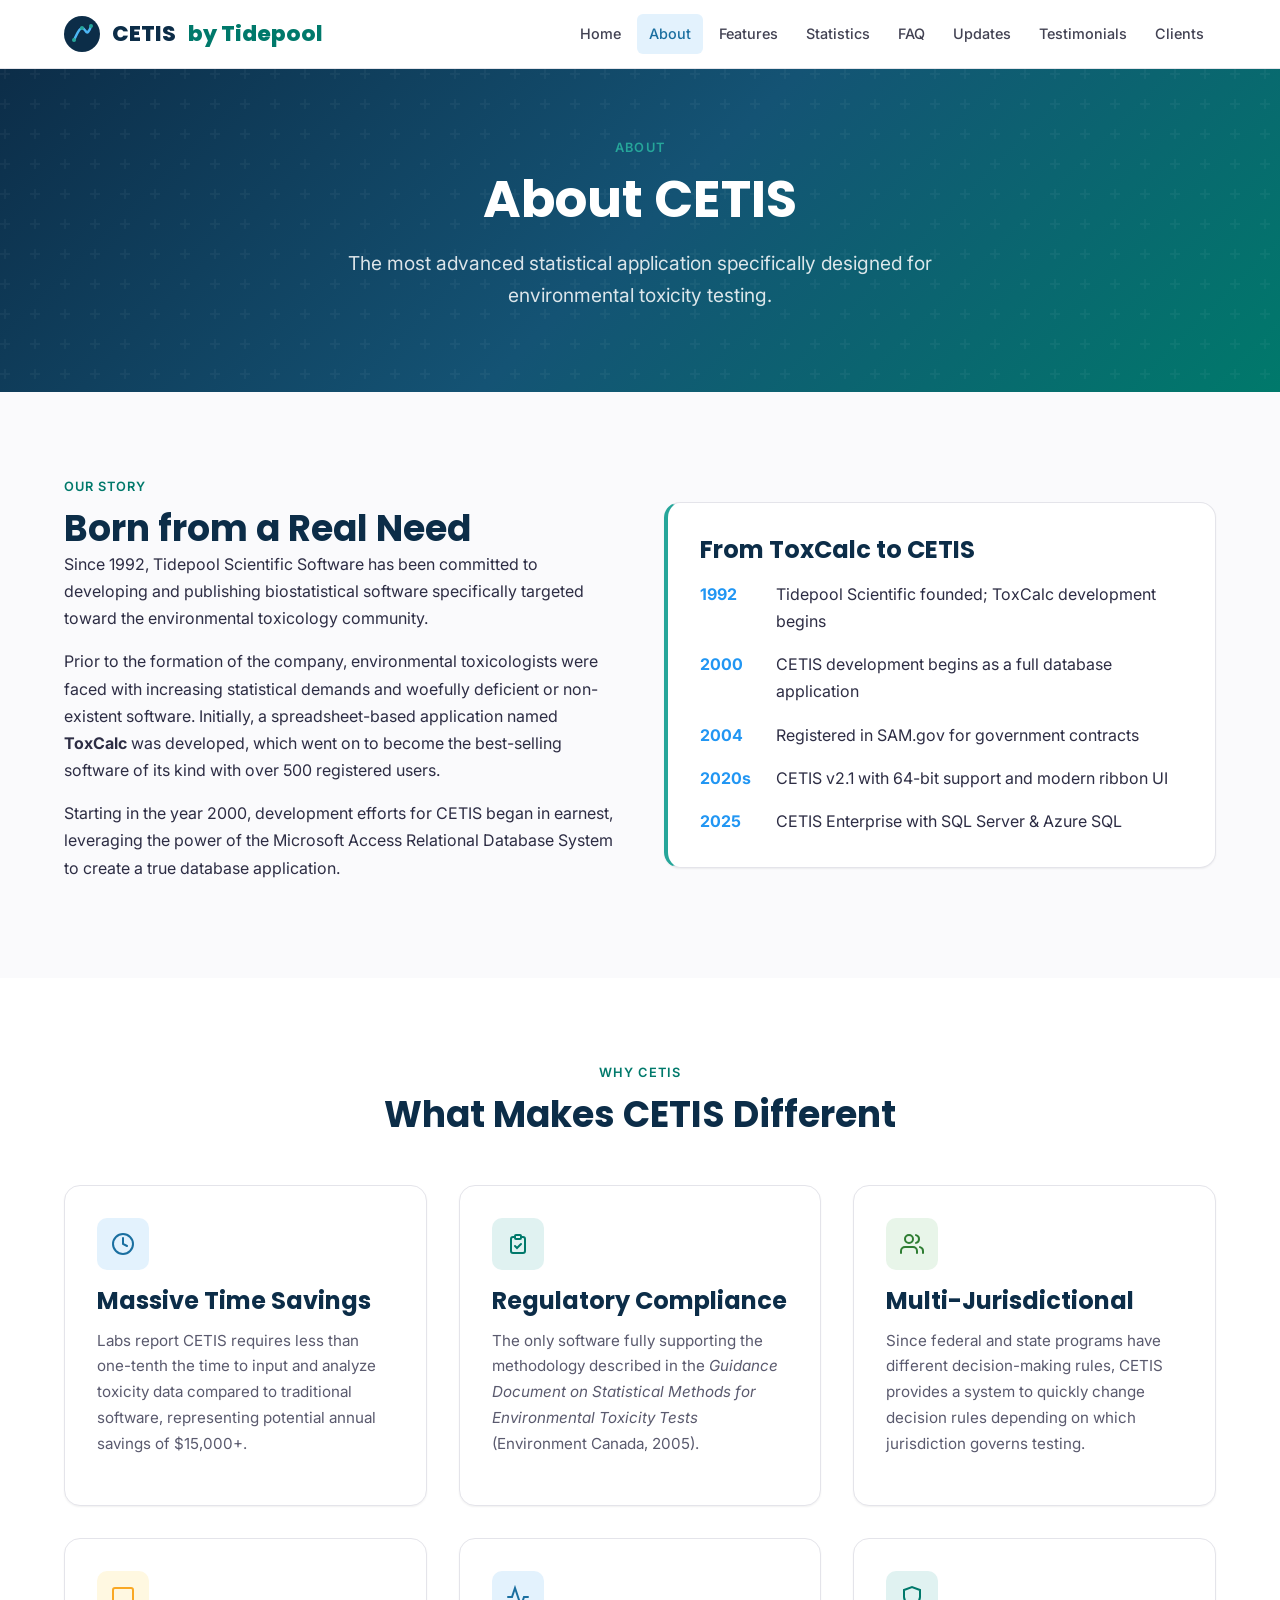
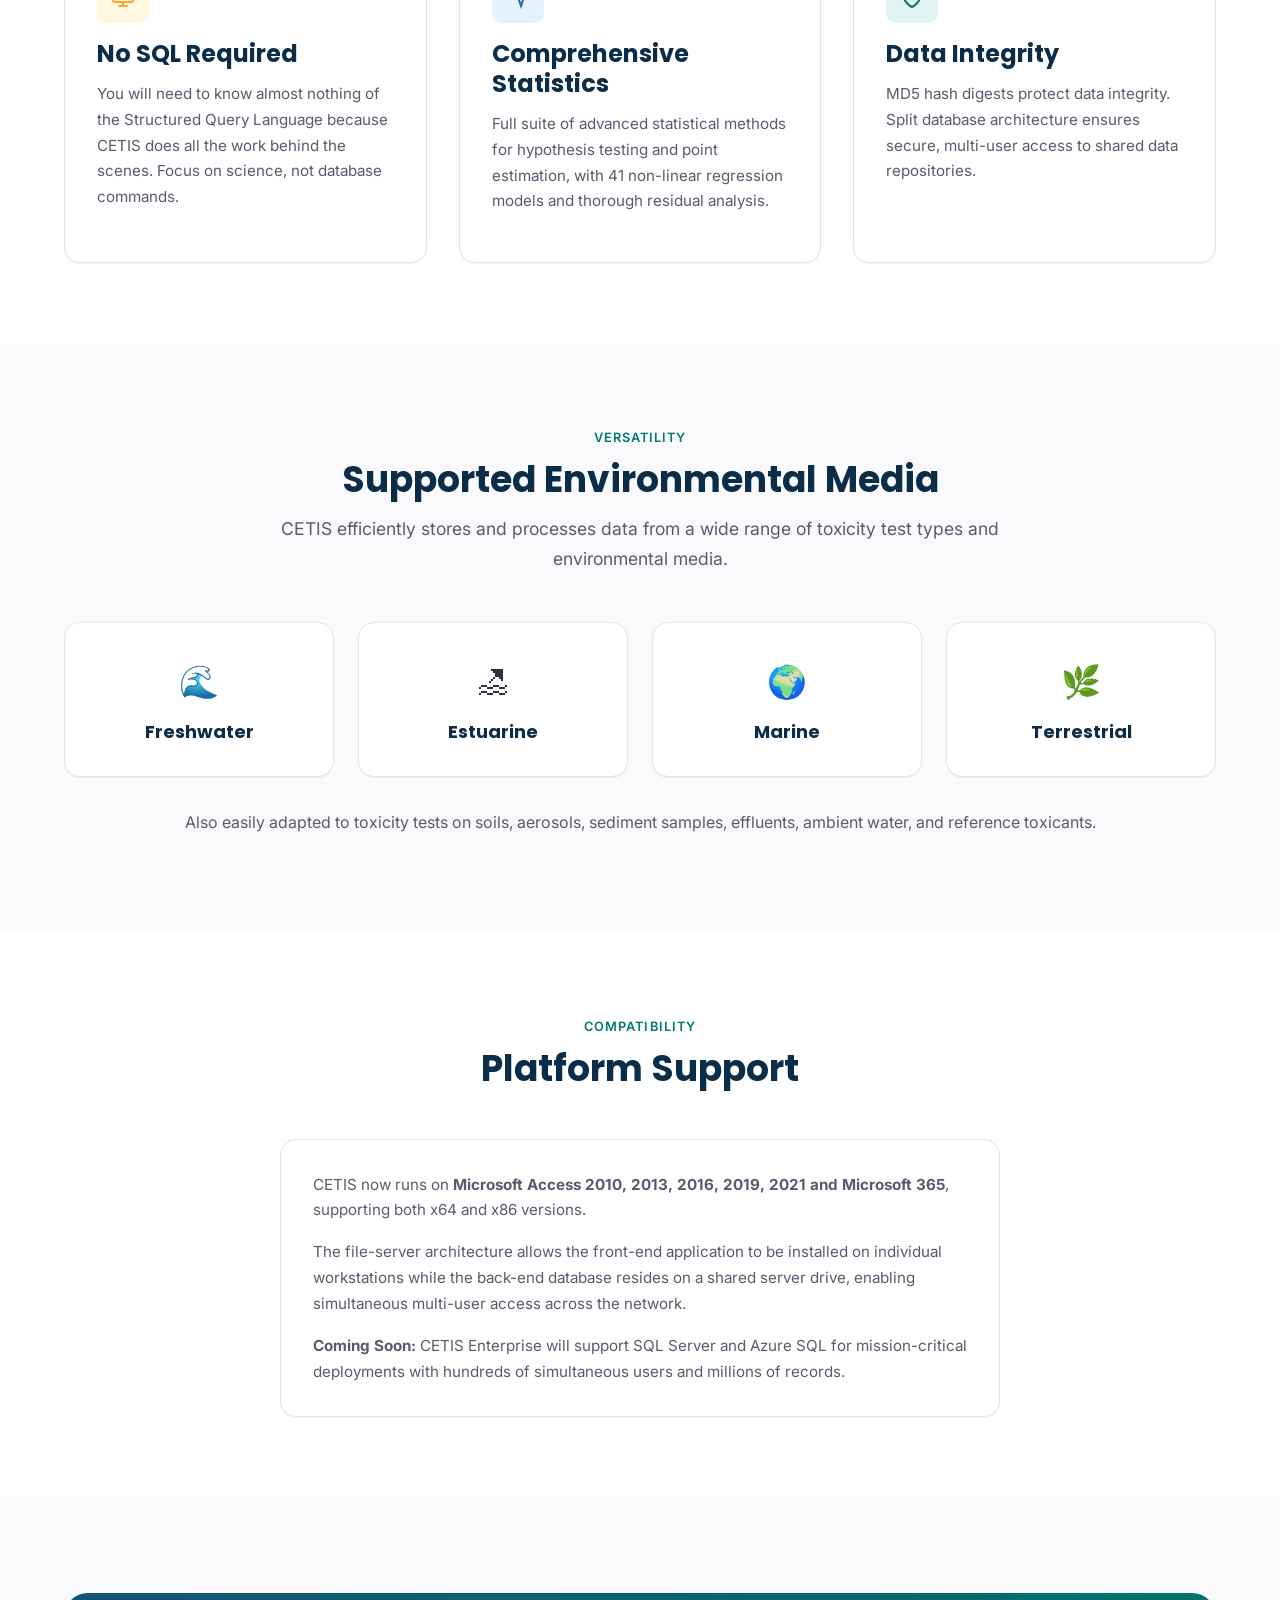
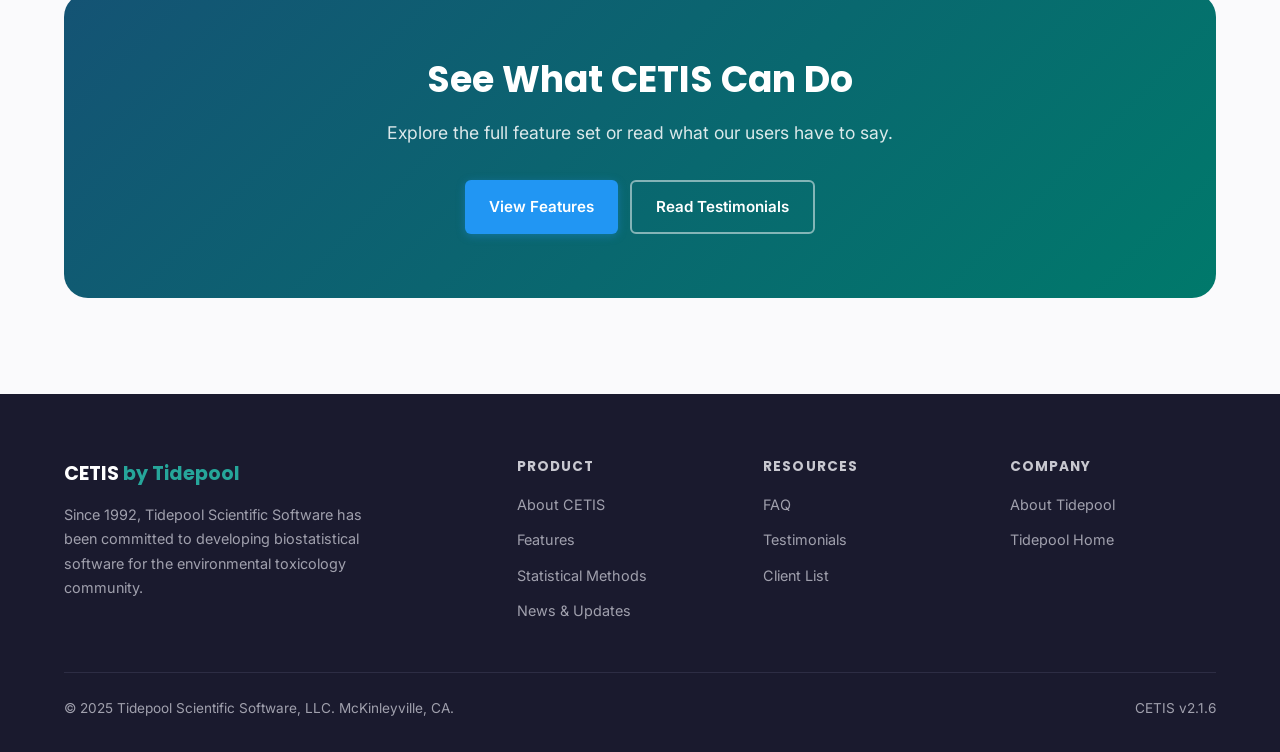
==== Cetis/AboutCetis.html @ ec7bca9c "Upgrade Tidepool CETIS website with modern responsive design Create a complete redesign of the CETIS" ====
<!DOCTYPE html>
<html lang="en">
<head>
  <meta charset="UTF-8">
  <meta name="viewport" content="width=device-width, initial-scale=1.0">
  <title>About CETIS | Tidepool Scientific</title>
  <meta name="description" content="Learn about CETIS, the Comprehensive Environmental Toxicity Information System by Tidepool Scientific Software.">
  <link rel="preconnect" href="https://fonts.googleapis.com">
  <link href="https://fonts.googleapis.com/css2?family=Inter:wght@400;500;600;700&family=Poppins:wght@600;700;800&display=swap" rel="stylesheet">
  <link rel="stylesheet" href="styles.css">
</head>
<body>

<!-- Navbar -->
<nav class="navbar" id="navbar">
  <div class="container navbar__inner">
    <a href="index.html" class="navbar__brand">
      <svg viewBox="0 0 36 36" fill="none"><circle cx="18" cy="18" r="18" fill="#0c2d48"/><path d="M10 24c2-4 5-12 8-12s4 6 6 4 3-6 3-6" stroke="#4db6f5" stroke-width="2.5" stroke-linecap="round" fill="none"/><circle cx="10" cy="24" r="2" fill="#26a69a"/><circle cx="18" cy="12" r="2" fill="#26a69a"/><circle cx="27" cy="10" r="2" fill="#26a69a"/></svg>
      CETIS <span>by Tidepool</span>
    </a>
    <button class="navbar__toggle" onclick="document.querySelector('.navbar__links').classList.toggle('open')" aria-label="Toggle menu">
      <svg viewBox="0 0 24 24" fill="none" stroke="currentColor" stroke-width="2" stroke-linecap="round"><line x1="3" y1="6" x2="21" y2="6"/><line x1="3" y1="12" x2="21" y2="12"/><line x1="3" y1="18" x2="21" y2="18"/></svg>
    </button>
    <ul class="navbar__links">
      <li><a href="index.html">Home</a></li>
      <li><a href="AboutCetis.html" class="active">About</a></li>
      <li><a href="cetisfeatures.html">Features</a></li>
      <li><a href="cetisstats.html">Statistics</a></li>
      <li><a href="cetisfaq.html">FAQ</a></li>
      <li><a href="CetisNewsAndUpdates.html">Updates</a></li>
      <li><a href="CetisTestimonials.html">Testimonials</a></li>
      <li><a href="CetisClientList.html">Clients</a></li>
    </ul>
  </div>
</nav>

<!-- Hero -->
<section class="hero hero--compact">
  <div class="container">
    <span class="section-label" style="color: var(--teal-500);">About</span>
    <h1>About CETIS</h1>
    <p>The most advanced statistical application specifically designed for environmental toxicity testing.</p>
  </div>
</section>

<!-- Story -->
<section class="section">
  <div class="container">
    <div class="feature-row">
      <div>
        <span class="section-label">Our Story</span>
        <h2>Born from a Real Need</h2>
        <p>Since 1992, Tidepool Scientific Software has been committed to developing and publishing biostatistical software specifically targeted toward the environmental toxicology community.</p>
        <p>Prior to the formation of the company, environmental toxicologists were faced with increasing statistical demands and woefully deficient or non-existent software. Initially, a spreadsheet-based application named <strong>ToxCalc</strong> was developed, which went on to become the best-selling software of its kind with over 500 registered users.</p>
        <p>Starting in the year 2000, development efforts for CETIS began in earnest, leveraging the power of the Microsoft Access Relational Database System to create a true database application.</p>
      </div>
      <div>
        <div class="card" style="border-left: 4px solid var(--teal-500);">
          <h3>From ToxCalc to CETIS</h3>
          <div style="margin-top: var(--sp-4);">
            <div style="display: flex; align-items: flex-start; gap: var(--sp-4); margin-bottom: var(--sp-4);">
              <div style="min-width: 60px; font-weight: 700; color: var(--blue-600);">1992</div>
              <div>Tidepool Scientific founded; ToxCalc development begins</div>
            </div>
            <div style="display: flex; align-items: flex-start; gap: var(--sp-4); margin-bottom: var(--sp-4);">
              <div style="min-width: 60px; font-weight: 700; color: var(--blue-600);">2000</div>
              <div>CETIS development begins as a full database application</div>
            </div>
            <div style="display: flex; align-items: flex-start; gap: var(--sp-4); margin-bottom: var(--sp-4);">
              <div style="min-width: 60px; font-weight: 700; color: var(--blue-600);">2004</div>
              <div>Registered in SAM.gov for government contracts</div>
            </div>
            <div style="display: flex; align-items: flex-start; gap: var(--sp-4); margin-bottom: var(--sp-4);">
              <div style="min-width: 60px; font-weight: 700; color: var(--blue-600);">2020s</div>
              <div>CETIS v2.1 with 64-bit support and modern ribbon UI</div>
            </div>
            <div style="display: flex; align-items: flex-start; gap: var(--sp-4);">
              <div style="min-width: 60px; font-weight: 700; color: var(--blue-600);">2025</div>
              <div>CETIS Enterprise with SQL Server &amp; Azure SQL</div>
            </div>
          </div>
        </div>
      </div>
    </div>
  </div>
</section>

<!-- What Makes CETIS Different -->
<section class="section section--alt">
  <div class="container">
    <div class="section-header">
      <span class="section-label">Why CETIS</span>
      <h2>What Makes CETIS Different</h2>
    </div>
    <div class="grid-3">
      <div class="card animate-in">
        <div class="card__icon card__icon--blue">
          <svg width="24" height="24" viewBox="0 0 24 24" fill="none" stroke="currentColor" stroke-width="2" stroke-linecap="round"><circle cx="12" cy="12" r="10"/><path d="M12 6v6l4 2"/></svg>
        </div>
        <h3>Massive Time Savings</h3>
        <p>Labs report CETIS requires less than one-tenth the time to input and analyze toxicity data compared to traditional software, representing potential annual savings of $15,000+.</p>
      </div>
      <div class="card animate-in">
        <div class="card__icon card__icon--teal">
          <svg width="24" height="24" viewBox="0 0 24 24" fill="none" stroke="currentColor" stroke-width="2" stroke-linecap="round"><path d="M9 5H7a2 2 0 00-2 2v12a2 2 0 002 2h10a2 2 0 002-2V7a2 2 0 00-2-2h-2"/><rect x="9" y="3" width="6" height="4" rx="1"/><path d="M9 14l2 2 4-4"/></svg>
        </div>
        <h3>Regulatory Compliance</h3>
        <p>The only software fully supporting the methodology described in the <em>Guidance Document on Statistical Methods for Environmental Toxicity Tests</em> (Environment Canada, 2005).</p>
      </div>
      <div class="card animate-in">
        <div class="card__icon card__icon--green">
          <svg width="24" height="24" viewBox="0 0 24 24" fill="none" stroke="currentColor" stroke-width="2" stroke-linecap="round"><path d="M17 21v-2a4 4 0 00-4-4H5a4 4 0 00-4 4v2"/><circle cx="9" cy="7" r="4"/><path d="M23 21v-2a4 4 0 00-3-3.87M16 3.13a4 4 0 010 7.75"/></svg>
        </div>
        <h3>Multi-Jurisdictional</h3>
        <p>Since federal and state programs have different decision-making rules, CETIS provides a system to quickly change decision rules depending on which jurisdiction governs testing.</p>
      </div>
      <div class="card animate-in">
        <div class="card__icon card__icon--amber">
          <svg width="24" height="24" viewBox="0 0 24 24" fill="none" stroke="currentColor" stroke-width="2" stroke-linecap="round"><rect x="2" y="3" width="20" height="14" rx="2"/><line x1="8" y1="21" x2="16" y2="21"/><line x1="12" y1="17" x2="12" y2="21"/></svg>
        </div>
        <h3>No SQL Required</h3>
        <p>You will need to know almost nothing of the Structured Query Language because CETIS does all the work behind the scenes. Focus on science, not database commands.</p>
      </div>
      <div class="card animate-in">
        <div class="card__icon card__icon--blue">
          <svg width="24" height="24" viewBox="0 0 24 24" fill="none" stroke="currentColor" stroke-width="2" stroke-linecap="round"><polyline points="22 12 18 12 15 21 9 3 6 12 2 12"/></svg>
        </div>
        <h3>Comprehensive Statistics</h3>
        <p>Full suite of advanced statistical methods for hypothesis testing and point estimation, with 41 non-linear regression models and thorough residual analysis.</p>
      </div>
      <div class="card animate-in">
        <div class="card__icon card__icon--teal">
          <svg width="24" height="24" viewBox="0 0 24 24" fill="none" stroke="currentColor" stroke-width="2" stroke-linecap="round"><path d="M12 22s8-4 8-10V5l-8-3-8 3v7c0 6 8 10 8 10z"/></svg>
        </div>
        <h3>Data Integrity</h3>
        <p>MD5 hash digests protect data integrity. Split database architecture ensures secure, multi-user access to shared data repositories.</p>
      </div>
    </div>
  </div>
</section>

<!-- Environmental Media -->
<section class="section">
  <div class="container">
    <div class="section-header">
      <span class="section-label">Versatility</span>
      <h2>Supported Environmental Media</h2>
      <p>CETIS efficiently stores and processes data from a wide range of toxicity test types and environmental media.</p>
    </div>
    <div class="grid-4">
      <div class="card animate-in text-center">
        <div style="font-size: 2rem; margin-bottom: var(--sp-3);">&#x1F30A;</div>
        <h4>Freshwater</h4>
      </div>
      <div class="card animate-in text-center">
        <div style="font-size: 2rem; margin-bottom: var(--sp-3);">&#x1F3D6;</div>
        <h4>Estuarine</h4>
      </div>
      <div class="card animate-in text-center">
        <div style="font-size: 2rem; margin-bottom: var(--sp-3);">&#x1F30D;</div>
        <h4>Marine</h4>
      </div>
      <div class="card animate-in text-center">
        <div style="font-size: 2rem; margin-bottom: var(--sp-3);">&#x1F33F;</div>
        <h4>Terrestrial</h4>
      </div>
    </div>
    <p class="text-center mt-8" style="color: var(--gray-600);">Also easily adapted to toxicity tests on soils, aerosols, sediment samples, effluents, ambient water, and reference toxicants.</p>
  </div>
</section>

<!-- Compatibility -->
<section class="section section--alt">
  <div class="container">
    <div class="section-header">
      <span class="section-label">Compatibility</span>
      <h2>Platform Support</h2>
    </div>
    <div class="card" style="max-width: 720px; margin: 0 auto;">
      <p>CETIS now runs on <strong>Microsoft Access 2010, 2013, 2016, 2019, 2021 and Microsoft 365</strong>, supporting both x64 and x86 versions.</p>
      <p>The file-server architecture allows the front-end application to be installed on individual workstations while the back-end database resides on a shared server drive, enabling simultaneous multi-user access across the network.</p>
      <p style="margin-bottom: 0;"><strong>Coming Soon:</strong> CETIS Enterprise will support SQL Server and Azure SQL for mission-critical deployments with hundreds of simultaneous users and millions of records.</p>
    </div>
  </div>
</section>

<!-- CTA -->
<section class="section">
  <div class="container">
    <div class="cta">
      <h2>See What CETIS Can Do</h2>
      <p>Explore the full feature set or read what our users have to say.</p>
      <div class="btn-group">
        <a href="cetisfeatures.html" class="btn btn--primary">View Features</a>
        <a href="CetisTestimonials.html" class="btn btn--outline">Read Testimonials</a>
      </div>
    </div>
  </div>
</section>

<!-- Footer -->
<footer class="footer">
  <div class="container">
    <div class="footer__grid">
      <div>
        <div class="footer__brand">CETIS <span>by Tidepool</span></div>
        <p style="font-size:.9rem; max-width:300px;">Since 1992, Tidepool Scientific Software has been committed to developing biostatistical software for the environmental toxicology community.</p>
      </div>
      <div>
        <h4>Product</h4>
        <ul>
          <li><a href="AboutCetis.html">About CETIS</a></li>
          <li><a href="cetisfeatures.html">Features</a></li>
          <li><a href="cetisstats.html">Statistical Methods</a></li>
          <li><a href="CetisNewsAndUpdates.html">News &amp; Updates</a></li>
        </ul>
      </div>
      <div>
        <h4>Resources</h4>
        <ul>
          <li><a href="cetisfaq.html">FAQ</a></li>
          <li><a href="CetisTestimonials.html">Testimonials</a></li>
          <li><a href="CetisClientList.html">Client List</a></li>
        </ul>
      </div>
      <div>
        <h4>Company</h4>
        <ul>
          <li><a href="https://tidepool-scientific.com/About/">About Tidepool</a></li>
          <li><a href="https://tidepool-scientific.com/">Tidepool Home</a></li>
        </ul>
      </div>
    </div>
    <div class="footer__bar">
      <span>&copy; 2025 Tidepool Scientific Software, LLC. McKinleyville, CA.</span>
      <span>CETIS v2.1.6</span>
    </div>
  </div>
</footer>

<script>
window.addEventListener('scroll', () => {
  document.getElementById('navbar').classList.toggle('scrolled', window.scrollY > 10);
});
const observer = new IntersectionObserver((entries) => {
  entries.forEach(e => { if (e.isIntersecting) e.target.style.animationPlayState = 'running'; });
}, { threshold: 0.15 });
document.querySelectorAll('.animate-in').forEach(el => {
  el.style.animationPlayState = 'paused';
  observer.observe(el);
});
</script>

</body>
</html>
---- Cetis/styles.css ----
/* ============================================================
   CETIS – Modern Design System
   Tidepool Scientific Software
   ============================================================ */

/* --- Reset & Base --- */
*, *::before, *::after { box-sizing: border-box; margin: 0; padding: 0; }

:root {
  /* Palette – ocean-science inspired */
  --blue-900: #0c2d48;
  --blue-800: #145374;
  --blue-700: #1a6fa0;
  --blue-600: #2196f3;
  --blue-500: #4db6f5;
  --blue-400: #8ed1fc;
  --blue-100: #e3f2fd;
  --teal-700: #00796b;
  --teal-500: #26a69a;
  --teal-100: #e0f2f1;
  --green-600: #2e7d32;
  --green-100: #e8f5e9;
  --amber-600: #f9a825;
  --amber-100: #fff8e1;
  --gray-900: #1a1a2e;
  --gray-800: #2d2d44;
  --gray-700: #424253;
  --gray-600: #5a5a6e;
  --gray-500: #7c7c8a;
  --gray-400: #a0a0ad;
  --gray-300: #c8c8d0;
  --gray-200: #e4e4ea;
  --gray-100: #f4f4f8;
  --gray-50:  #fafafc;
  --white:    #ffffff;
  --red-600:  #d32f2f;

  /* Typography */
  --font-sans: 'Inter', 'Segoe UI', system-ui, -apple-system, sans-serif;
  --font-display: 'Poppins', 'Inter', sans-serif;
  --font-mono: 'Fira Code', 'Consolas', monospace;

  /* Spacing scale */
  --sp-1: 0.25rem; --sp-2: 0.5rem; --sp-3: 0.75rem; --sp-4: 1rem;
  --sp-5: 1.25rem; --sp-6: 1.5rem; --sp-8: 2rem; --sp-10: 2.5rem;
  --sp-12: 3rem; --sp-16: 4rem; --sp-20: 5rem; --sp-24: 6rem;

  /* Shadows */
  --shadow-sm: 0 1px 2px rgba(0,0,0,.06);
  --shadow-md: 0 4px 12px rgba(0,0,0,.08);
  --shadow-lg: 0 10px 30px rgba(0,0,0,.10);
  --shadow-xl: 0 20px 50px rgba(0,0,0,.14);

  /* Radii */
  --radius-sm: 6px;
  --radius-md: 10px;
  --radius-lg: 16px;
  --radius-xl: 24px;

  /* Transitions */
  --ease: cubic-bezier(.4,0,.2,1);
}

html { font-size: 16px; scroll-behavior: smooth; }
body {
  font-family: var(--font-sans);
  color: var(--gray-800);
  background: var(--gray-50);
  line-height: 1.7;
  -webkit-font-smoothing: antialiased;
}

a { color: var(--blue-700); text-decoration: none; transition: color .2s var(--ease); }
a:hover { color: var(--blue-600); }

img { max-width: 100%; height: auto; display: block; }

/* --- Typography --- */
h1, h2, h3, h4, h5, h6 {
  font-family: var(--font-display);
  color: var(--blue-900);
  line-height: 1.25;
  font-weight: 700;
}
h1 { font-size: clamp(2rem, 4vw, 3.25rem); }
h2 { font-size: clamp(1.5rem, 3vw, 2.25rem); }
h3 { font-size: clamp(1.2rem, 2.2vw, 1.5rem); }
h4 { font-size: 1.125rem; }
p  { margin-bottom: var(--sp-4); }

/* --- Layout --- */
.container {
  width: 100%;
  max-width: 1200px;
  margin: 0 auto;
  padding: 0 var(--sp-6);
}

.section {
  padding: var(--sp-20) 0;
}
.section--alt {
  background: var(--white);
}
.section--dark {
  background: var(--blue-900);
  color: var(--gray-200);
}
.section--dark h2, .section--dark h3 { color: var(--white); }

.section-header {
  text-align: center;
  max-width: 720px;
  margin: 0 auto var(--sp-12);
}
.section-header p {
  color: var(--gray-600);
  font-size: 1.1rem;
  margin-top: var(--sp-3);
}
.section-label {
  display: inline-block;
  font-size: .8rem;
  font-weight: 600;
  letter-spacing: .08em;
  text-transform: uppercase;
  color: var(--teal-700);
  margin-bottom: var(--sp-2);
}

/* --- Navbar --- */
.navbar {
  position: sticky;
  top: 0;
  z-index: 1000;
  background: rgba(255,255,255,.92);
  backdrop-filter: blur(14px);
  -webkit-backdrop-filter: blur(14px);
  border-bottom: 1px solid var(--gray-200);
  transition: box-shadow .3s var(--ease);
}
.navbar.scrolled { box-shadow: var(--shadow-md); }
.navbar__inner {
  display: flex;
  align-items: center;
  justify-content: space-between;
  height: 68px;
}
.navbar__brand {
  display: flex;
  align-items: center;
  gap: var(--sp-3);
  font-family: var(--font-display);
  font-weight: 800;
  font-size: 1.35rem;
  color: var(--blue-900);
}
.navbar__brand svg { width: 36px; height: 36px; }
.navbar__brand span { color: var(--teal-700); }

.navbar__links {
  display: flex;
  align-items: center;
  gap: var(--sp-1);
  list-style: none;
}
.navbar__links a {
  display: block;
  padding: var(--sp-2) var(--sp-3);
  border-radius: var(--radius-sm);
  font-size: .9rem;
  font-weight: 500;
  color: var(--gray-700);
  transition: background .2s var(--ease), color .2s var(--ease);
}
.navbar__links a:hover,
.navbar__links a.active {
  background: var(--blue-100);
  color: var(--blue-700);
}

/* Hamburger */
.navbar__toggle {
  display: none;
  background: none;
  border: none;
  cursor: pointer;
  padding: var(--sp-2);
}
.navbar__toggle svg { width: 26px; height: 26px; stroke: var(--gray-800); }

@media (max-width: 860px) {
  .navbar__toggle { display: block; }
  .navbar__links {
    display: none;
    position: absolute;
    top: 68px;
    left: 0;
    right: 0;
    flex-direction: column;
    background: var(--white);
    border-bottom: 1px solid var(--gray-200);
    padding: var(--sp-4) var(--sp-6);
    box-shadow: var(--shadow-lg);
  }
  .navbar__links.open { display: flex; }
  .navbar__links a { padding: var(--sp-3) var(--sp-4); font-size: 1rem; }
}

/* --- Hero --- */
.hero {
  position: relative;
  overflow: hidden;
  background: linear-gradient(135deg, var(--blue-900) 0%, var(--blue-800) 50%, var(--teal-700) 100%);
  color: var(--white);
  padding: var(--sp-24) 0 var(--sp-20);
  text-align: center;
}
.hero::before {
  content: '';
  position: absolute;
  inset: 0;
  background: url("data:image/svg+xml,%3Csvg width='60' height='60' viewBox='0 0 60 60' xmlns='http://www.w3.org/2000/svg'%3E%3Cg fill='none' fill-rule='evenodd'%3E%3Cg fill='%23ffffff' fill-opacity='0.04'%3E%3Cpath d='M36 34v-4h-2v4h-4v2h4v4h2v-4h4v-2h-4zm0-30V0h-2v4h-4v2h4v4h2V6h4V4h-4zM6 34v-4H4v4H0v2h4v4h2v-4h4v-2H6zM6 4V0H4v4H0v2h4v4h2V6h4V4H6z'/%3E%3C/g%3E%3C/g%3E%3C/svg%3E");
  pointer-events: none;
}
.hero h1 { color: var(--white); margin-bottom: var(--sp-4); }
.hero p { font-size: 1.2rem; color: rgba(255,255,255,.85); max-width: 640px; margin: 0 auto var(--sp-8); }

.hero__badges {
  display: flex;
  flex-wrap: wrap;
  justify-content: center;
  gap: var(--sp-3);
  margin-top: var(--sp-8);
}
.badge {
  display: inline-flex;
  align-items: center;
  gap: var(--sp-2);
  background: rgba(255,255,255,.12);
  border: 1px solid rgba(255,255,255,.2);
  border-radius: 999px;
  padding: var(--sp-2) var(--sp-4);
  font-size: .85rem;
  color: rgba(255,255,255,.9);
}
.badge svg { width: 16px; height: 16px; }

/* --- Buttons --- */
.btn {
  display: inline-flex;
  align-items: center;
  gap: var(--sp-2);
  padding: var(--sp-3) var(--sp-6);
  border-radius: var(--radius-sm);
  font-weight: 600;
  font-size: .95rem;
  cursor: pointer;
  border: none;
  transition: all .25s var(--ease);
}
.btn--primary {
  background: var(--blue-600);
  color: var(--white);
  box-shadow: 0 2px 8px rgba(33,150,243,.35);
}
.btn--primary:hover {
  background: var(--blue-700);
  box-shadow: 0 4px 14px rgba(33,150,243,.45);
  transform: translateY(-1px);
  color: var(--white);
}
.btn--outline {
  background: transparent;
  color: var(--white);
  border: 2px solid rgba(255,255,255,.5);
}
.btn--outline:hover {
  background: rgba(255,255,255,.1);
  border-color: var(--white);
  color: var(--white);
}
.btn--ghost {
  background: transparent;
  color: var(--blue-700);
  border: 2px solid var(--blue-600);
}
.btn--ghost:hover {
  background: var(--blue-600);
  color: var(--white);
}

.btn-group {
  display: flex;
  flex-wrap: wrap;
  gap: var(--sp-3);
  justify-content: center;
}

/* --- Cards --- */
.card {
  background: var(--white);
  border-radius: var(--radius-lg);
  padding: var(--sp-8);
  box-shadow: var(--shadow-sm);
  border: 1px solid var(--gray-200);
  transition: box-shadow .3s var(--ease), transform .3s var(--ease);
}
.card:hover {
  box-shadow: var(--shadow-lg);
  transform: translateY(-4px);
}
.card__icon {
  width: 52px;
  height: 52px;
  border-radius: var(--radius-md);
  display: flex;
  align-items: center;
  justify-content: center;
  margin-bottom: var(--sp-4);
  font-size: 1.5rem;
}
.card__icon--blue   { background: var(--blue-100); color: var(--blue-700); }
.card__icon--teal   { background: var(--teal-100); color: var(--teal-700); }
.card__icon--green  { background: var(--green-100); color: var(--green-600); }
.card__icon--amber  { background: var(--amber-100); color: var(--amber-600); }

.card h3 { margin-bottom: var(--sp-3); }
.card p  { color: var(--gray-600); font-size: .95rem; }

/* Grid layouts */
.grid-2 { display: grid; grid-template-columns: repeat(2, 1fr); gap: var(--sp-8); }
.grid-3 { display: grid; grid-template-columns: repeat(3, 1fr); gap: var(--sp-8); }
.grid-4 { display: grid; grid-template-columns: repeat(4, 1fr); gap: var(--sp-6); }

@media (max-width: 860px) {
  .grid-3, .grid-4 { grid-template-columns: repeat(2, 1fr); }
}
@media (max-width: 560px) {
  .grid-2, .grid-3, .grid-4 { grid-template-columns: 1fr; }
}

/* --- Stats Row --- */
.stats {
  display: flex;
  flex-wrap: wrap;
  justify-content: center;
  gap: var(--sp-10);
  padding: var(--sp-10) 0;
}
.stat {
  text-align: center;
}
.stat__number {
  font-family: var(--font-display);
  font-size: 2.5rem;
  font-weight: 800;
  color: var(--blue-600);
  line-height: 1;
}
.stat__label {
  font-size: .9rem;
  color: var(--gray-600);
  margin-top: var(--sp-1);
}

/* --- Timeline --- */
.timeline {
  position: relative;
  padding-left: var(--sp-8);
}
.timeline::before {
  content: '';
  position: absolute;
  left: 10px;
  top: 0;
  bottom: 0;
  width: 3px;
  background: var(--blue-400);
  border-radius: 2px;
}
.timeline__item {
  position: relative;
  margin-bottom: var(--sp-8);
  padding-left: var(--sp-6);
}
.timeline__item::before {
  content: '';
  position: absolute;
  left: -26px;
  top: 6px;
  width: 14px;
  height: 14px;
  background: var(--blue-600);
  border: 3px solid var(--white);
  border-radius: 50%;
  box-shadow: 0 0 0 3px var(--blue-400);
}
.timeline__date {
  font-size: .8rem;
  font-weight: 600;
  color: var(--teal-700);
  text-transform: uppercase;
  letter-spacing: .05em;
  margin-bottom: var(--sp-1);
}
.timeline__item h3 { font-size: 1.15rem; margin-bottom: var(--sp-2); }
.timeline__item p { color: var(--gray-600); font-size: .95rem; }

/* --- Testimonials --- */
.testimonial {
  background: var(--white);
  border-radius: var(--radius-lg);
  padding: var(--sp-8);
  border: 1px solid var(--gray-200);
  box-shadow: var(--shadow-sm);
  transition: box-shadow .3s var(--ease);
  position: relative;
}
.testimonial:hover { box-shadow: var(--shadow-md); }
.testimonial__quote {
  font-size: 1.05rem;
  font-style: italic;
  color: var(--gray-700);
  line-height: 1.75;
  margin-bottom: var(--sp-6);
  position: relative;
  padding-left: var(--sp-6);
  border-left: 3px solid var(--blue-500);
}
.testimonial__author {
  display: flex;
  align-items: center;
  gap: var(--sp-3);
}
.testimonial__avatar {
  width: 44px;
  height: 44px;
  border-radius: 50%;
  background: linear-gradient(135deg, var(--blue-600), var(--teal-500));
  display: flex;
  align-items: center;
  justify-content: center;
  color: var(--white);
  font-weight: 700;
  font-size: .9rem;
}
.testimonial__name { font-weight: 700; color: var(--blue-900); font-size: .95rem; }
.testimonial__title { font-size: .85rem; color: var(--gray-500); }

/* --- FAQ Accordion --- */
.faq-item {
  border: 1px solid var(--gray-200);
  border-radius: var(--radius-md);
  margin-bottom: var(--sp-3);
  background: var(--white);
  overflow: hidden;
  transition: box-shadow .2s var(--ease);
}
.faq-item:hover { box-shadow: var(--shadow-sm); }
.faq-question {
  display: flex;
  align-items: center;
  justify-content: space-between;
  width: 100%;
  padding: var(--sp-5) var(--sp-6);
  background: none;
  border: none;
  cursor: pointer;
  font-family: var(--font-sans);
  font-size: 1rem;
  font-weight: 600;
  color: var(--blue-900);
  text-align: left;
  gap: var(--sp-4);
}
.faq-question:hover { color: var(--blue-700); }
.faq-question svg {
  width: 20px;
  height: 20px;
  flex-shrink: 0;
  transition: transform .3s var(--ease);
  stroke: var(--gray-500);
}
.faq-item.open .faq-question svg { transform: rotate(180deg); }
.faq-answer {
  max-height: 0;
  overflow: hidden;
  transition: max-height .35s var(--ease), padding .35s var(--ease);
}
.faq-item.open .faq-answer {
  max-height: 800px;
}
.faq-answer__inner {
  padding: 0 var(--sp-6) var(--sp-6);
  color: var(--gray-600);
  font-size: .95rem;
  line-height: 1.8;
}

/* --- Client Grid --- */
.client-tag {
  display: inline-flex;
  align-items: center;
  gap: var(--sp-2);
  padding: var(--sp-2) var(--sp-4);
  background: var(--white);
  border: 1px solid var(--gray-200);
  border-radius: var(--radius-sm);
  font-size: .88rem;
  color: var(--gray-700);
  transition: all .2s var(--ease);
}
.client-tag:hover {
  background: var(--blue-100);
  border-color: var(--blue-400);
  color: var(--blue-800);
}

.client-grid {
  display: flex;
  flex-wrap: wrap;
  gap: var(--sp-3);
  justify-content: center;
}

.client-category {
  margin-bottom: var(--sp-10);
}
.client-category h3 {
  display: flex;
  align-items: center;
  gap: var(--sp-3);
  margin-bottom: var(--sp-4);
  font-size: 1.1rem;
}
.client-category h3 svg { width: 24px; height: 24px; color: var(--blue-600); }

/* --- Feature List --- */
.feature-list {
  list-style: none;
}
.feature-list li {
  display: flex;
  align-items: flex-start;
  gap: var(--sp-3);
  padding: var(--sp-3) 0;
  border-bottom: 1px solid var(--gray-100);
}
.feature-list li:last-child { border-bottom: none; }
.feature-list svg {
  width: 20px;
  height: 20px;
  color: var(--teal-500);
  flex-shrink: 0;
  margin-top: 2px;
}

/* --- Alert / Banner --- */
.banner {
  background: linear-gradient(90deg, var(--teal-700), var(--blue-700));
  color: var(--white);
  text-align: center;
  padding: var(--sp-3) var(--sp-6);
  font-size: .9rem;
  font-weight: 500;
}
.banner a { color: var(--amber-600); text-decoration: underline; }

/* --- Footer --- */
.footer {
  background: var(--gray-900);
  color: var(--gray-400);
  padding: var(--sp-16) 0 var(--sp-8);
}
.footer__grid {
  display: grid;
  grid-template-columns: 2fr 1fr 1fr 1fr;
  gap: var(--sp-10);
  margin-bottom: var(--sp-10);
}
.footer__brand { font-family: var(--font-display); font-size: 1.2rem; font-weight: 700; color: var(--white); margin-bottom: var(--sp-3); }
.footer__brand span { color: var(--teal-500); }
.footer h4 { color: var(--gray-300); font-size: .85rem; text-transform: uppercase; letter-spacing: .08em; margin-bottom: var(--sp-4); }
.footer ul { list-style: none; }
.footer ul li { margin-bottom: var(--sp-2); }
.footer ul a { color: var(--gray-400); font-size: .9rem; }
.footer ul a:hover { color: var(--white); }
.footer__bar {
  border-top: 1px solid var(--gray-800);
  padding-top: var(--sp-6);
  display: flex;
  justify-content: space-between;
  align-items: center;
  font-size: .85rem;
  flex-wrap: wrap;
  gap: var(--sp-4);
}

@media (max-width: 860px) {
  .footer__grid { grid-template-columns: 1fr 1fr; }
}
@media (max-width: 560px) {
  .footer__grid { grid-template-columns: 1fr; }
}

/* --- Utilities --- */
.text-center { text-align: center; }
.text-blue { color: var(--blue-600); }
.text-teal { color: var(--teal-700); }
.mt-4 { margin-top: var(--sp-4); }
.mt-8 { margin-top: var(--sp-8); }
.mb-4 { margin-bottom: var(--sp-4); }
.mb-8 { margin-bottom: var(--sp-8); }
.gap-4 { gap: var(--sp-4); }

/* --- Animations --- */
@keyframes fadeInUp {
  from { opacity: 0; transform: translateY(24px); }
  to   { opacity: 1; transform: translateY(0); }
}
.animate-in {
  opacity: 0;
  animation: fadeInUp .6s var(--ease) forwards;
}
.animate-in:nth-child(2) { animation-delay: .1s; }
.animate-in:nth-child(3) { animation-delay: .2s; }
.animate-in:nth-child(4) { animation-delay: .3s; }
.animate-in:nth-child(5) { animation-delay: .4s; }
.animate-in:nth-child(6) { animation-delay: .5s; }

/* Page-specific hero variants */
.hero--compact {
  padding: var(--sp-16) 0 var(--sp-12);
}

/* Two-col feature layout */
.feature-row {
  display: grid;
  grid-template-columns: 1fr 1fr;
  gap: var(--sp-12);
  align-items: center;
}
.feature-row--reverse { direction: rtl; }
.feature-row--reverse > * { direction: ltr; }

@media (max-width: 768px) {
  .feature-row { grid-template-columns: 1fr; }
  .feature-row--reverse { direction: ltr; }
}

/* Stat methods table */
.methods-table {
  width: 100%;
  border-collapse: collapse;
  font-size: .92rem;
}
.methods-table th {
  background: var(--blue-900);
  color: var(--white);
  padding: var(--sp-3) var(--sp-4);
  text-align: left;
  font-weight: 600;
}
.methods-table td {
  padding: var(--sp-3) var(--sp-4);
  border-bottom: 1px solid var(--gray-200);
}
.methods-table tr:hover td { background: var(--blue-100); }

/* CTA section */
.cta {
  background: linear-gradient(135deg, var(--blue-800), var(--teal-700));
  color: var(--white);
  text-align: center;
  padding: var(--sp-16) 0;
  border-radius: var(--radius-xl);
  margin: var(--sp-4) 0;
}
.cta h2 { color: var(--white); margin-bottom: var(--sp-4); }
.cta p { color: rgba(255,255,255,.85); max-width: 560px; margin: 0 auto var(--sp-8); font-size: 1.1rem; }
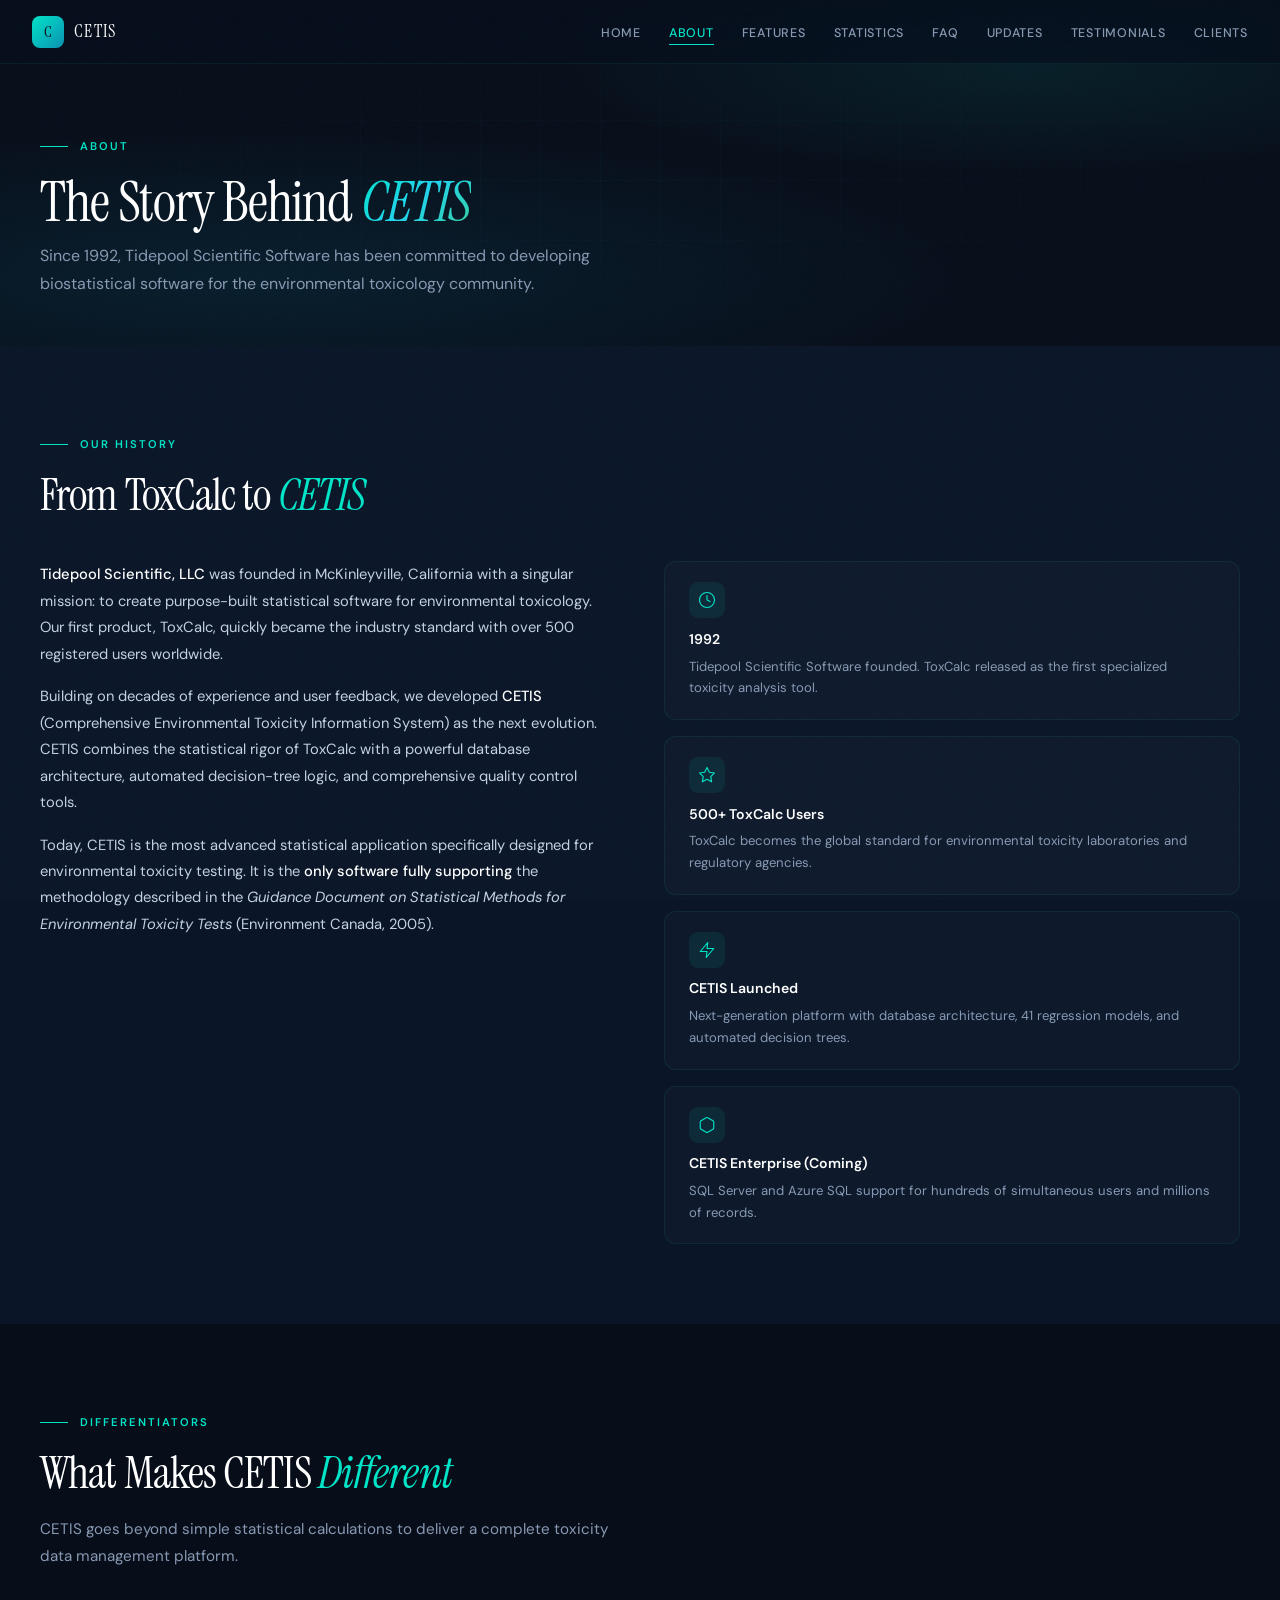
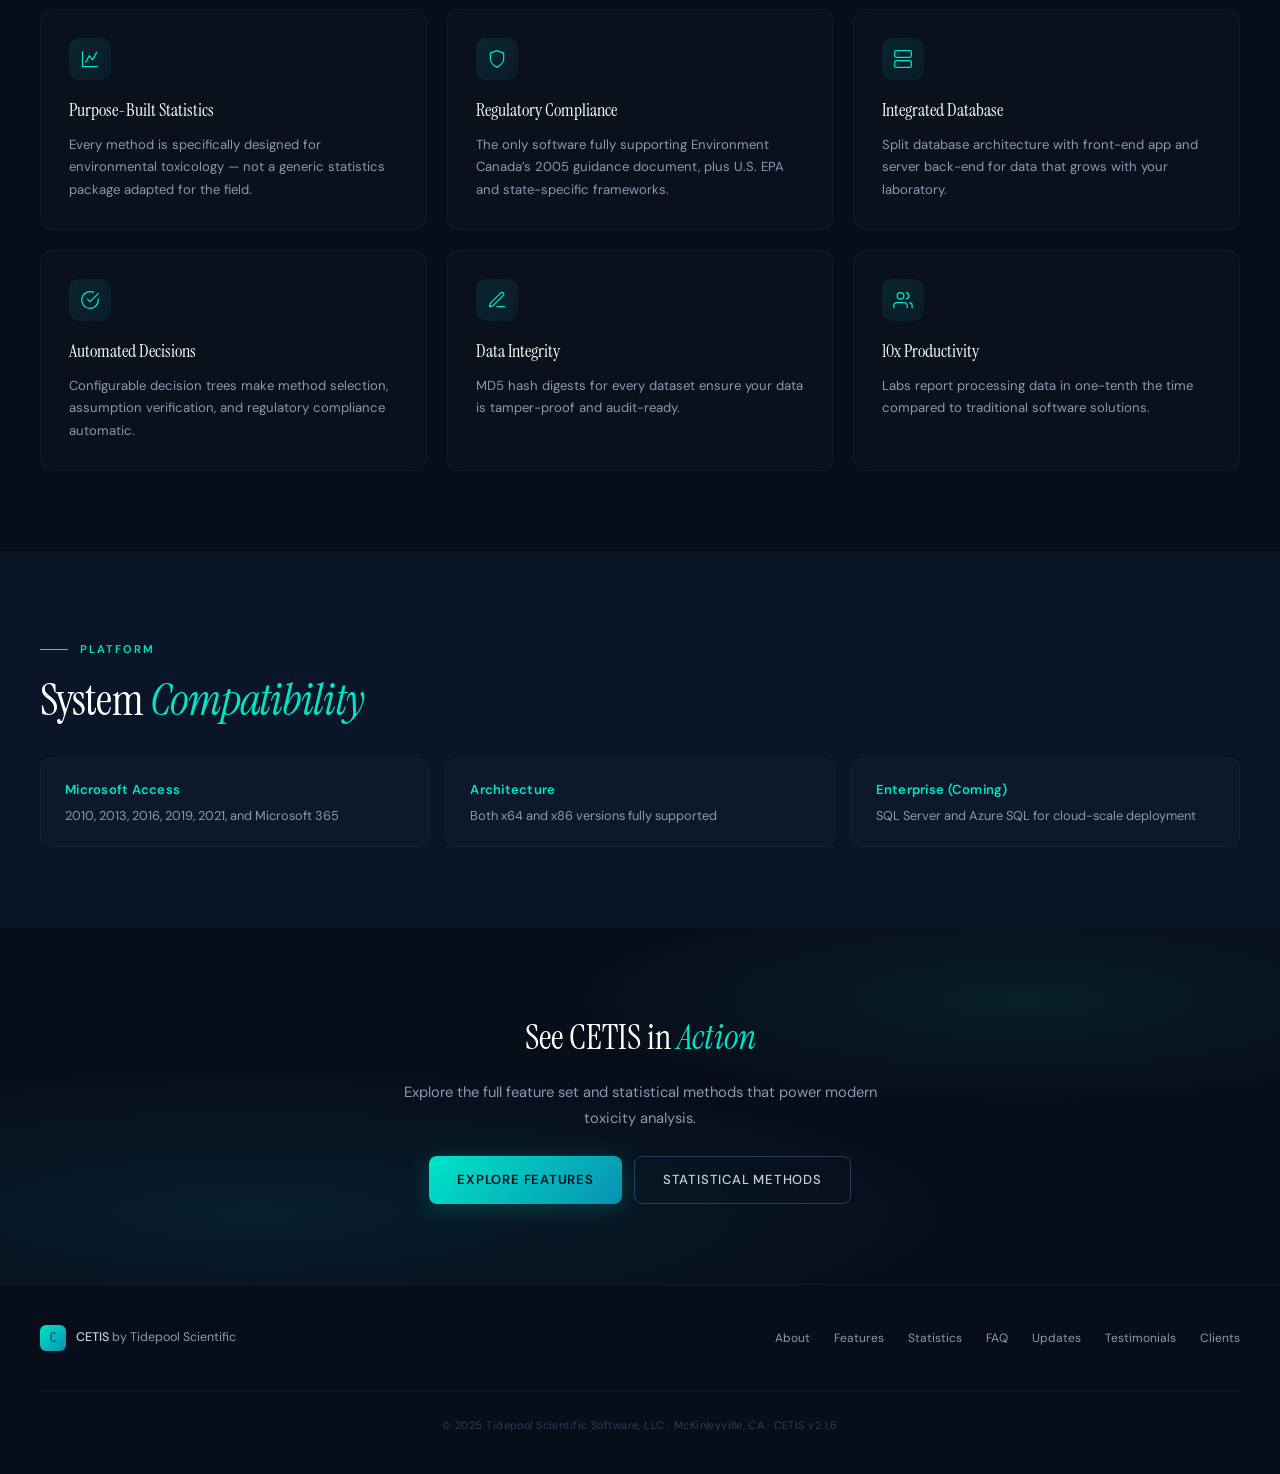
==== commit 7c2c775b: "Redesign CETIS site with dark ocean aesthetic Replace the light theme with a dark deep-ocean design " ====
--- a/Cetis/AboutCetis.html
+++ b/Cetis/AboutCetis.html
@@ -4,237 +4,195 @@
   <meta charset="UTF-8">
   <meta name="viewport" content="width=device-width, initial-scale=1.0">
   <title>About CETIS | Tidepool Scientific</title>
-  <meta name="description" content="Learn about CETIS, the Comprehensive Environmental Toxicity Information System by Tidepool Scientific Software.">
+  <meta name="description" content="Learn about CETIS — the comprehensive environmental toxicity information system developed by Tidepool Scientific Software since 1992.">
   <link rel="preconnect" href="https://fonts.googleapis.com">
-  <link href="https://fonts.googleapis.com/css2?family=Inter:wght@400;500;600;700&family=Poppins:wght@600;700;800&display=swap" rel="stylesheet">
+  <link href="https://fonts.googleapis.com/css2?family=DM+Sans:wght@400;500;600;700&family=Instrument+Serif:ital@0;1&display=swap" rel="stylesheet">
   <link rel="stylesheet" href="styles.css">
 </head>
 <body>
 
-<!-- Navbar -->
-<nav class="navbar" id="navbar">
-  <div class="container navbar__inner">
-    <a href="index.html" class="navbar__brand">
-      <svg viewBox="0 0 36 36" fill="none"><circle cx="18" cy="18" r="18" fill="#0c2d48"/><path d="M10 24c2-4 5-12 8-12s4 6 6 4 3-6 3-6" stroke="#4db6f5" stroke-width="2.5" stroke-linecap="round" fill="none"/><circle cx="10" cy="24" r="2" fill="#26a69a"/><circle cx="18" cy="12" r="2" fill="#26a69a"/><circle cx="27" cy="10" r="2" fill="#26a69a"/></svg>
-      CETIS <span>by Tidepool</span>
-    </a>
-    <button class="navbar__toggle" onclick="document.querySelector('.navbar__links').classList.toggle('open')" aria-label="Toggle menu">
-      <svg viewBox="0 0 24 24" fill="none" stroke="currentColor" stroke-width="2" stroke-linecap="round"><line x1="3" y1="6" x2="21" y2="6"/><line x1="3" y1="12" x2="21" y2="12"/><line x1="3" y1="18" x2="21" y2="18"/></svg>
-    </button>
-    <ul class="navbar__links">
-      <li><a href="index.html">Home</a></li>
-      <li><a href="AboutCetis.html" class="active">About</a></li>
-      <li><a href="cetisfeatures.html">Features</a></li>
-      <li><a href="cetisstats.html">Statistics</a></li>
-      <li><a href="cetisfaq.html">FAQ</a></li>
-      <li><a href="CetisNewsAndUpdates.html">Updates</a></li>
-      <li><a href="CetisTestimonials.html">Testimonials</a></li>
-      <li><a href="CetisClientList.html">Clients</a></li>
-    </ul>
-  </div>
+<!-- Nav -->
+<nav id="navbar">
+  <a href="index.html" class="nav-logo">
+    <div class="nav-logo-mark">C</div>
+    <span class="nav-logo-text">CETIS</span>
+  </a>
+  <button class="nav-toggle" onclick="document.querySelector('.nav-links').classList.toggle('open')" aria-label="Menu">
+    <span></span><span></span><span></span>
+  </button>
+  <ul class="nav-links">
+    <li><a href="index.html">Home</a></li>
+    <li><a href="AboutCetis.html" class="active">About</a></li>
+    <li><a href="cetisfeatures.html">Features</a></li>
+    <li><a href="cetisstats.html">Statistics</a></li>
+    <li><a href="cetisfaq.html">FAQ</a></li>
+    <li><a href="CetisNewsAndUpdates.html">Updates</a></li>
+    <li><a href="CetisTestimonials.html">Testimonials</a></li>
+    <li><a href="CetisClientList.html">Clients</a></li>
+  </ul>
 </nav>
 
-<!-- Hero -->
-<section class="hero hero--compact">
+<!-- Page Header -->
+<section class="page-header">
+  <div class="hero-bg"></div>
+  <div class="hero-grid"></div>
+  <div class="page-header-content">
+    <div class="section-label">About</div>
+    <h1>The Story Behind <em>CETIS</em></h1>
+    <p>Since 1992, Tidepool Scientific Software has been committed to developing biostatistical software for the environmental toxicology community.</p>
+  </div>
+</section>
+
+<!-- Origin Story -->
+<section id="about">
   <div class="container">
-    <span class="section-label" style="color: var(--teal-500);">About</span>
-    <h1>About CETIS</h1>
-    <p>The most advanced statistical application specifically designed for environmental toxicity testing.</p>
-  </div>
-</section>
-
-<!-- Story -->
-<section class="section">
+    <div class="section-label">Our History</div>
+    <div class="section-title">From ToxCalc to <em>CETIS</em></div>
+    <div class="about-grid">
+      <div class="about-text reveal">
+        <p><strong>Tidepool Scientific, LLC</strong> was founded in McKinleyville, California with a singular mission: to create purpose-built statistical software for environmental toxicology. Our first product, ToxCalc, quickly became the industry standard with over 500 registered users worldwide.</p>
+        <p>Building on decades of experience and user feedback, we developed <strong>CETIS</strong> (Comprehensive Environmental Toxicity Information System) as the next evolution. CETIS combines the statistical rigor of ToxCalc with a powerful database architecture, automated decision-tree logic, and comprehensive quality control tools.</p>
+        <p>Today, CETIS is the most advanced statistical application specifically designed for environmental toxicity testing. It is the <strong>only software fully supporting</strong> the methodology described in the <em>Guidance Document on Statistical Methods for Environmental Toxicity Tests</em> (Environment Canada, 2005).</p>
+      </div>
+      <div class="about-cards reveal reveal-delay-1">
+        <div class="about-card">
+          <div class="about-card-icon">
+            <svg viewBox="0 0 24 24"><circle cx="12" cy="12" r="10"/><path d="M12 6v6l4 2"/></svg>
+          </div>
+          <h4>1992</h4>
+          <p>Tidepool Scientific Software founded. ToxCalc released as the first specialized toxicity analysis tool.</p>
+        </div>
+        <div class="about-card">
+          <div class="about-card-icon">
+            <svg viewBox="0 0 24 24"><path d="M12 2l3.09 6.26L22 9.27l-5 4.87 1.18 6.88L12 17.77l-6.18 3.25L7 14.14 2 9.27l6.91-1.01L12 2z"/></svg>
+          </div>
+          <h4>500+ ToxCalc Users</h4>
+          <p>ToxCalc becomes the global standard for environmental toxicity laboratories and regulatory agencies.</p>
+        </div>
+        <div class="about-card">
+          <div class="about-card-icon">
+            <svg viewBox="0 0 24 24"><path d="M13 2L3 14h9l-1 8 10-12h-9l1-8z"/></svg>
+          </div>
+          <h4>CETIS Launched</h4>
+          <p>Next-generation platform with database architecture, 41 regression models, and automated decision trees.</p>
+        </div>
+        <div class="about-card">
+          <div class="about-card-icon">
+            <svg viewBox="0 0 24 24"><path d="M21 16V8a2 2 0 00-1-1.73l-7-4a2 2 0 00-2 0l-7 4A2 2 0 003 8v8a2 2 0 001 1.73l7 4a2 2 0 002 0l7-4A2 2 0 0021 16z"/></svg>
+          </div>
+          <h4>CETIS Enterprise (Coming)</h4>
+          <p>SQL Server and Azure SQL support for hundreds of simultaneous users and millions of records.</p>
+        </div>
+      </div>
+    </div>
+  </div>
+</section>
+
+<!-- What Makes CETIS Different -->
+<section style="background: var(--deep);">
   <div class="container">
-    <div class="feature-row">
-      <div>
-        <span class="section-label">Our Story</span>
-        <h2>Born from a Real Need</h2>
-        <p>Since 1992, Tidepool Scientific Software has been committed to developing and publishing biostatistical software specifically targeted toward the environmental toxicology community.</p>
-        <p>Prior to the formation of the company, environmental toxicologists were faced with increasing statistical demands and woefully deficient or non-existent software. Initially, a spreadsheet-based application named <strong>ToxCalc</strong> was developed, which went on to become the best-selling software of its kind with over 500 registered users.</p>
-        <p>Starting in the year 2000, development efforts for CETIS began in earnest, leveraging the power of the Microsoft Access Relational Database System to create a true database application.</p>
-      </div>
-      <div>
-        <div class="card" style="border-left: 4px solid var(--teal-500);">
-          <h3>From ToxCalc to CETIS</h3>
-          <div style="margin-top: var(--sp-4);">
-            <div style="display: flex; align-items: flex-start; gap: var(--sp-4); margin-bottom: var(--sp-4);">
-              <div style="min-width: 60px; font-weight: 700; color: var(--blue-600);">1992</div>
-              <div>Tidepool Scientific founded; ToxCalc development begins</div>
-            </div>
-            <div style="display: flex; align-items: flex-start; gap: var(--sp-4); margin-bottom: var(--sp-4);">
-              <div style="min-width: 60px; font-weight: 700; color: var(--blue-600);">2000</div>
-              <div>CETIS development begins as a full database application</div>
-            </div>
-            <div style="display: flex; align-items: flex-start; gap: var(--sp-4); margin-bottom: var(--sp-4);">
-              <div style="min-width: 60px; font-weight: 700; color: var(--blue-600);">2004</div>
-              <div>Registered in SAM.gov for government contracts</div>
-            </div>
-            <div style="display: flex; align-items: flex-start; gap: var(--sp-4); margin-bottom: var(--sp-4);">
-              <div style="min-width: 60px; font-weight: 700; color: var(--blue-600);">2020s</div>
-              <div>CETIS v2.1 with 64-bit support and modern ribbon UI</div>
-            </div>
-            <div style="display: flex; align-items: flex-start; gap: var(--sp-4);">
-              <div style="min-width: 60px; font-weight: 700; color: var(--blue-600);">2025</div>
-              <div>CETIS Enterprise with SQL Server &amp; Azure SQL</div>
-            </div>
-          </div>
-        </div>
-      </div>
-    </div>
-  </div>
-</section>
-
-<!-- What Makes CETIS Different -->
-<section class="section section--alt">
+    <div class="section-label">Differentiators</div>
+    <div class="section-title">What Makes CETIS <em>Different</em></div>
+    <div class="section-desc" style="margin-bottom: 2.5rem;">CETIS goes beyond simple statistical calculations to deliver a complete toxicity data management platform.</div>
+    <div class="features-grid">
+      <div class="feature-card reveal">
+        <div class="feature-icon">
+          <svg viewBox="0 0 24 24"><path d="M3 3v18h18"/><path d="M7 16l4-8 4 5 5-9"/></svg>
+        </div>
+        <h3>Purpose-Built Statistics</h3>
+        <p>Every method is specifically designed for environmental toxicology &mdash; not a generic statistics package adapted for the field.</p>
+      </div>
+      <div class="feature-card reveal reveal-delay-1">
+        <div class="feature-icon">
+          <svg viewBox="0 0 24 24"><path d="M12 22s8-4 8-10V5l-8-3-8 3v7c0 6 8 10 8 10z"/></svg>
+        </div>
+        <h3>Regulatory Compliance</h3>
+        <p>The only software fully supporting Environment Canada&rsquo;s 2005 guidance document, plus U.S. EPA and state-specific frameworks.</p>
+      </div>
+      <div class="feature-card reveal reveal-delay-2">
+        <div class="feature-icon">
+          <svg viewBox="0 0 24 24"><rect x="2" y="2" width="20" height="8" rx="2"/><rect x="2" y="14" width="20" height="8" rx="2"/><line x1="6" y1="6" x2="6.01" y2="6"/><line x1="6" y1="18" x2="6.01" y2="18"/></svg>
+        </div>
+        <h3>Integrated Database</h3>
+        <p>Split database architecture with front-end app and server back-end for data that grows with your laboratory.</p>
+      </div>
+      <div class="feature-card reveal">
+        <div class="feature-icon">
+          <svg viewBox="0 0 24 24"><path d="M22 11.08V12a10 10 0 11-5.93-9.14"/><path d="M22 4L12 14.01l-3-3"/></svg>
+        </div>
+        <h3>Automated Decisions</h3>
+        <p>Configurable decision trees make method selection, assumption verification, and regulatory compliance automatic.</p>
+      </div>
+      <div class="feature-card reveal reveal-delay-1">
+        <div class="feature-icon">
+          <svg viewBox="0 0 24 24"><path d="M12 20h9"/><path d="M16.5 3.5a2.121 2.121 0 013 3L7 19l-4 1 1-4L16.5 3.5z"/></svg>
+        </div>
+        <h3>Data Integrity</h3>
+        <p>MD5 hash digests for every dataset ensure your data is tamper-proof and audit-ready.</p>
+      </div>
+      <div class="feature-card reveal reveal-delay-2">
+        <div class="feature-icon">
+          <svg viewBox="0 0 24 24"><path d="M17 21v-2a4 4 0 00-4-4H5a4 4 0 00-4 4v2"/><circle cx="9" cy="7" r="4"/><path d="M23 21v-2a4 4 0 00-3-3.87M16 3.13a4 4 0 010 7.75"/></svg>
+        </div>
+        <h3>10x Productivity</h3>
+        <p>Labs report processing data in one-tenth the time compared to traditional software solutions.</p>
+      </div>
+    </div>
+  </div>
+</section>
+
+<!-- Platform -->
+<section id="requirements" style="background: var(--abyss);">
   <div class="container">
-    <div class="section-header">
-      <span class="section-label">Why CETIS</span>
-      <h2>What Makes CETIS Different</h2>
-    </div>
-    <div class="grid-3">
-      <div class="card animate-in">
-        <div class="card__icon card__icon--blue">
-          <svg width="24" height="24" viewBox="0 0 24 24" fill="none" stroke="currentColor" stroke-width="2" stroke-linecap="round"><circle cx="12" cy="12" r="10"/><path d="M12 6v6l4 2"/></svg>
-        </div>
-        <h3>Massive Time Savings</h3>
-        <p>Labs report CETIS requires less than one-tenth the time to input and analyze toxicity data compared to traditional software, representing potential annual savings of $15,000+.</p>
-      </div>
-      <div class="card animate-in">
-        <div class="card__icon card__icon--teal">
-          <svg width="24" height="24" viewBox="0 0 24 24" fill="none" stroke="currentColor" stroke-width="2" stroke-linecap="round"><path d="M9 5H7a2 2 0 00-2 2v12a2 2 0 002 2h10a2 2 0 002-2V7a2 2 0 00-2-2h-2"/><rect x="9" y="3" width="6" height="4" rx="1"/><path d="M9 14l2 2 4-4"/></svg>
-        </div>
-        <h3>Regulatory Compliance</h3>
-        <p>The only software fully supporting the methodology described in the <em>Guidance Document on Statistical Methods for Environmental Toxicity Tests</em> (Environment Canada, 2005).</p>
-      </div>
-      <div class="card animate-in">
-        <div class="card__icon card__icon--green">
-          <svg width="24" height="24" viewBox="0 0 24 24" fill="none" stroke="currentColor" stroke-width="2" stroke-linecap="round"><path d="M17 21v-2a4 4 0 00-4-4H5a4 4 0 00-4 4v2"/><circle cx="9" cy="7" r="4"/><path d="M23 21v-2a4 4 0 00-3-3.87M16 3.13a4 4 0 010 7.75"/></svg>
-        </div>
-        <h3>Multi-Jurisdictional</h3>
-        <p>Since federal and state programs have different decision-making rules, CETIS provides a system to quickly change decision rules depending on which jurisdiction governs testing.</p>
-      </div>
-      <div class="card animate-in">
-        <div class="card__icon card__icon--amber">
-          <svg width="24" height="24" viewBox="0 0 24 24" fill="none" stroke="currentColor" stroke-width="2" stroke-linecap="round"><rect x="2" y="3" width="20" height="14" rx="2"/><line x1="8" y1="21" x2="16" y2="21"/><line x1="12" y1="17" x2="12" y2="21"/></svg>
-        </div>
-        <h3>No SQL Required</h3>
-        <p>You will need to know almost nothing of the Structured Query Language because CETIS does all the work behind the scenes. Focus on science, not database commands.</p>
-      </div>
-      <div class="card animate-in">
-        <div class="card__icon card__icon--blue">
-          <svg width="24" height="24" viewBox="0 0 24 24" fill="none" stroke="currentColor" stroke-width="2" stroke-linecap="round"><polyline points="22 12 18 12 15 21 9 3 6 12 2 12"/></svg>
-        </div>
-        <h3>Comprehensive Statistics</h3>
-        <p>Full suite of advanced statistical methods for hypothesis testing and point estimation, with 41 non-linear regression models and thorough residual analysis.</p>
-      </div>
-      <div class="card animate-in">
-        <div class="card__icon card__icon--teal">
-          <svg width="24" height="24" viewBox="0 0 24 24" fill="none" stroke="currentColor" stroke-width="2" stroke-linecap="round"><path d="M12 22s8-4 8-10V5l-8-3-8 3v7c0 6 8 10 8 10z"/></svg>
-        </div>
-        <h3>Data Integrity</h3>
-        <p>MD5 hash digests protect data integrity. Split database architecture ensures secure, multi-user access to shared data repositories.</p>
-      </div>
-    </div>
-  </div>
-</section>
-
-<!-- Environmental Media -->
-<section class="section">
-  <div class="container">
-    <div class="section-header">
-      <span class="section-label">Versatility</span>
-      <h2>Supported Environmental Media</h2>
-      <p>CETIS efficiently stores and processes data from a wide range of toxicity test types and environmental media.</p>
-    </div>
-    <div class="grid-4">
-      <div class="card animate-in text-center">
-        <div style="font-size: 2rem; margin-bottom: var(--sp-3);">&#x1F30A;</div>
-        <h4>Freshwater</h4>
-      </div>
-      <div class="card animate-in text-center">
-        <div style="font-size: 2rem; margin-bottom: var(--sp-3);">&#x1F3D6;</div>
-        <h4>Estuarine</h4>
-      </div>
-      <div class="card animate-in text-center">
-        <div style="font-size: 2rem; margin-bottom: var(--sp-3);">&#x1F30D;</div>
-        <h4>Marine</h4>
-      </div>
-      <div class="card animate-in text-center">
-        <div style="font-size: 2rem; margin-bottom: var(--sp-3);">&#x1F33F;</div>
-        <h4>Terrestrial</h4>
-      </div>
-    </div>
-    <p class="text-center mt-8" style="color: var(--gray-600);">Also easily adapted to toxicity tests on soils, aerosols, sediment samples, effluents, ambient water, and reference toxicants.</p>
-  </div>
-</section>
-
-<!-- Compatibility -->
-<section class="section section--alt">
-  <div class="container">
-    <div class="section-header">
-      <span class="section-label">Compatibility</span>
-      <h2>Platform Support</h2>
-    </div>
-    <div class="card" style="max-width: 720px; margin: 0 auto;">
-      <p>CETIS now runs on <strong>Microsoft Access 2010, 2013, 2016, 2019, 2021 and Microsoft 365</strong>, supporting both x64 and x86 versions.</p>
-      <p>The file-server architecture allows the front-end application to be installed on individual workstations while the back-end database resides on a shared server drive, enabling simultaneous multi-user access across the network.</p>
-      <p style="margin-bottom: 0;"><strong>Coming Soon:</strong> CETIS Enterprise will support SQL Server and Azure SQL for mission-critical deployments with hundreds of simultaneous users and millions of records.</p>
+    <div class="section-label">Platform</div>
+    <div class="section-title">System <em>Compatibility</em></div>
+    <div class="req-grid">
+      <div class="req-card reveal">
+        <h4>Microsoft Access</h4>
+        <p>2010, 2013, 2016, 2019, 2021, and Microsoft 365</p>
+      </div>
+      <div class="req-card reveal reveal-delay-1">
+        <h4>Architecture</h4>
+        <p>Both x64 and x86 versions fully supported</p>
+      </div>
+      <div class="req-card reveal reveal-delay-2">
+        <h4>Enterprise (Coming)</h4>
+        <p>SQL Server and Azure SQL for cloud-scale deployment</p>
+      </div>
     </div>
   </div>
 </section>
 
 <!-- CTA -->
-<section class="section">
-  <div class="container">
-    <div class="cta">
-      <h2>See What CETIS Can Do</h2>
-      <p>Explore the full feature set or read what our users have to say.</p>
-      <div class="btn-group">
-        <a href="cetisfeatures.html" class="btn btn--primary">View Features</a>
-        <a href="CetisTestimonials.html" class="btn btn--outline">Read Testimonials</a>
-      </div>
+<section class="cta-section">
+  <div class="hero-bg"></div>
+  <div class="cta-inner reveal">
+    <h2>See CETIS in <em>Action</em></h2>
+    <p>Explore the full feature set and statistical methods that power modern toxicity analysis.</p>
+    <div class="cta-actions">
+      <a href="cetisfeatures.html" class="btn-primary">Explore Features</a>
+      <a href="cetisstats.html" class="btn-secondary">Statistical Methods</a>
     </div>
   </div>
 </section>
 
 <!-- Footer -->
-<footer class="footer">
-  <div class="container">
-    <div class="footer__grid">
-      <div>
-        <div class="footer__brand">CETIS <span>by Tidepool</span></div>
-        <p style="font-size:.9rem; max-width:300px;">Since 1992, Tidepool Scientific Software has been committed to developing biostatistical software for the environmental toxicology community.</p>
-      </div>
-      <div>
-        <h4>Product</h4>
-        <ul>
-          <li><a href="AboutCetis.html">About CETIS</a></li>
-          <li><a href="cetisfeatures.html">Features</a></li>
-          <li><a href="cetisstats.html">Statistical Methods</a></li>
-          <li><a href="CetisNewsAndUpdates.html">News &amp; Updates</a></li>
-        </ul>
-      </div>
-      <div>
-        <h4>Resources</h4>
-        <ul>
-          <li><a href="cetisfaq.html">FAQ</a></li>
-          <li><a href="CetisTestimonials.html">Testimonials</a></li>
-          <li><a href="CetisClientList.html">Client List</a></li>
-        </ul>
-      </div>
-      <div>
-        <h4>Company</h4>
-        <ul>
-          <li><a href="https://tidepool-scientific.com/About/">About Tidepool</a></li>
-          <li><a href="https://tidepool-scientific.com/">Tidepool Home</a></li>
-        </ul>
-      </div>
-    </div>
-    <div class="footer__bar">
-      <span>&copy; 2025 Tidepool Scientific Software, LLC. McKinleyville, CA.</span>
-      <span>CETIS v2.1.6</span>
-    </div>
+<footer>
+  <div class="footer-inner">
+    <div class="footer-brand">
+      <div class="footer-logo-mark">C</div>
+      <div class="footer-brand-text"><strong>CETIS</strong> by Tidepool Scientific</div>
+    </div>
+    <div class="footer-links">
+      <a href="AboutCetis.html">About</a>
+      <a href="cetisfeatures.html">Features</a>
+      <a href="cetisstats.html">Statistics</a>
+      <a href="cetisfaq.html">FAQ</a>
+      <a href="CetisNewsAndUpdates.html">Updates</a>
+      <a href="CetisTestimonials.html">Testimonials</a>
+      <a href="CetisClientList.html">Clients</a>
+    </div>
+    <div class="footer-copy">&copy; 2025 Tidepool Scientific Software, LLC &middot; McKinleyville, CA &middot; CETIS v2.1.6</div>
   </div>
 </footer>
 
@@ -243,12 +201,9 @@
   document.getElementById('navbar').classList.toggle('scrolled', window.scrollY > 10);
 });
 const observer = new IntersectionObserver((entries) => {
-  entries.forEach(e => { if (e.isIntersecting) e.target.style.animationPlayState = 'running'; });
-}, { threshold: 0.15 });
-document.querySelectorAll('.animate-in').forEach(el => {
-  el.style.animationPlayState = 'paused';
-  observer.observe(el);
-});
+  entries.forEach(e => { if (e.isIntersecting) e.target.classList.add('visible'); });
+}, { threshold: 0.12 });
+document.querySelectorAll('.reveal').forEach(el => observer.observe(el));
 </script>
 
 </body>
--- a/Cetis/styles.css
+++ b/Cetis/styles.css
@@ -1,681 +1,624 @@
 /* ============================================================
-   CETIS – Modern Design System
+   CETIS – Dark Ocean Design System
    Tidepool Scientific Software
    ============================================================ */
 
-/* --- Reset & Base --- */
-*, *::before, *::after { box-sizing: border-box; margin: 0; padding: 0; }
+*, *::before, *::after { margin: 0; padding: 0; box-sizing: border-box; }
 
 :root {
-  /* Palette – ocean-science inspired */
-  --blue-900: #0c2d48;
-  --blue-800: #145374;
-  --blue-700: #1a6fa0;
-  --blue-600: #2196f3;
-  --blue-500: #4db6f5;
-  --blue-400: #8ed1fc;
-  --blue-100: #e3f2fd;
-  --teal-700: #00796b;
-  --teal-500: #26a69a;
-  --teal-100: #e0f2f1;
-  --green-600: #2e7d32;
-  --green-100: #e8f5e9;
-  --amber-600: #f9a825;
-  --amber-100: #fff8e1;
-  --gray-900: #1a1a2e;
-  --gray-800: #2d2d44;
-  --gray-700: #424253;
-  --gray-600: #5a5a6e;
-  --gray-500: #7c7c8a;
-  --gray-400: #a0a0ad;
-  --gray-300: #c8c8d0;
-  --gray-200: #e4e4ea;
-  --gray-100: #f4f4f8;
-  --gray-50:  #fafafc;
-  --white:    #ffffff;
-  --red-600:  #d32f2f;
-
-  /* Typography */
-  --font-sans: 'Inter', 'Segoe UI', system-ui, -apple-system, sans-serif;
-  --font-display: 'Poppins', 'Inter', sans-serif;
-  --font-mono: 'Fira Code', 'Consolas', monospace;
-
-  /* Spacing scale */
-  --sp-1: 0.25rem; --sp-2: 0.5rem; --sp-3: 0.75rem; --sp-4: 1rem;
-  --sp-5: 1.25rem; --sp-6: 1.5rem; --sp-8: 2rem; --sp-10: 2.5rem;
-  --sp-12: 3rem; --sp-16: 4rem; --sp-20: 5rem; --sp-24: 6rem;
-
-  /* Shadows */
-  --shadow-sm: 0 1px 2px rgba(0,0,0,.06);
-  --shadow-md: 0 4px 12px rgba(0,0,0,.08);
-  --shadow-lg: 0 10px 30px rgba(0,0,0,.10);
-  --shadow-xl: 0 20px 50px rgba(0,0,0,.14);
-
-  /* Radii */
-  --radius-sm: 6px;
-  --radius-md: 10px;
-  --radius-lg: 16px;
-  --radius-xl: 24px;
-
-  /* Transitions */
-  --ease: cubic-bezier(.4,0,.2,1);
-}
-
-html { font-size: 16px; scroll-behavior: smooth; }
+  --deep: #070e1a;
+  --abyss: #0a1628;
+  --midnight: #0f1f38;
+  --slate: #1a2d4a;
+  --steel: #2a3f5f;
+  --mist: #8899b3;
+  --foam: #c4d1e3;
+  --white: #f0f4f8;
+  --pure: #ffffff;
+  --cyan: #00e5c8;
+  --teal: #0891b2;
+  --aqua: #22d3ee;
+  --bio: #34d399;
+  --amber: #f59e0b;
+  --serif: 'Instrument Serif', Georgia, serif;
+  --sans: 'DM Sans', system-ui, sans-serif;
+  --mono: 'Fira Code', 'Consolas', monospace;
+}
+
+html { scroll-behavior: smooth; font-size: 16px; }
+
 body {
-  font-family: var(--font-sans);
-  color: var(--gray-800);
-  background: var(--gray-50);
+  font-family: var(--sans);
+  background: var(--deep);
+  color: var(--foam);
   line-height: 1.7;
+  overflow-x: hidden;
   -webkit-font-smoothing: antialiased;
 }
 
-a { color: var(--blue-700); text-decoration: none; transition: color .2s var(--ease); }
-a:hover { color: var(--blue-600); }
-
-img { max-width: 100%; height: auto; display: block; }
-
-/* --- Typography --- */
-h1, h2, h3, h4, h5, h6 {
-  font-family: var(--font-display);
-  color: var(--blue-900);
-  line-height: 1.25;
-  font-weight: 700;
-}
-h1 { font-size: clamp(2rem, 4vw, 3.25rem); }
-h2 { font-size: clamp(1.5rem, 3vw, 2.25rem); }
-h3 { font-size: clamp(1.2rem, 2.2vw, 1.5rem); }
-h4 { font-size: 1.125rem; }
-p  { margin-bottom: var(--sp-4); }
-
-/* --- Layout --- */
-.container {
-  width: 100%;
-  max-width: 1200px;
-  margin: 0 auto;
-  padding: 0 var(--sp-6);
-}
-
-.section {
-  padding: var(--sp-20) 0;
-}
-.section--alt {
-  background: var(--white);
-}
-.section--dark {
-  background: var(--blue-900);
-  color: var(--gray-200);
-}
-.section--dark h2, .section--dark h3 { color: var(--white); }
-
-.section-header {
-  text-align: center;
-  max-width: 720px;
-  margin: 0 auto var(--sp-12);
-}
-.section-header p {
-  color: var(--gray-600);
-  font-size: 1.1rem;
-  margin-top: var(--sp-3);
-}
+body::before {
+  content: '';
+  position: fixed; inset: 0; opacity: 0.03;
+  background-image: url("data:image/svg+xml,%3Csvg viewBox='0 0 256 256' xmlns='http://www.w3.org/2000/svg'%3E%3Cfilter id='noise'%3E%3CfeTurbulence type='fractalNoise' baseFrequency='0.9' numOctaves='4' stitchTiles='stitch'/%3E%3C/filter%3E%3Crect width='100%25' height='100%25' filter='url(%23noise)'/%3E%3C/svg%3E");
+  background-size: 256px 256px;
+  pointer-events: none; z-index: 9999;
+}
+
+::selection { background: var(--cyan); color: var(--deep); }
+
+a { color: var(--cyan); text-decoration: none; transition: color 0.3s ease; }
+a:hover { color: var(--aqua); }
+
+/* ── NAV ── */
+nav {
+  position: fixed; top: 0; left: 0; right: 0; z-index: 1000;
+  padding: 0 2rem; height: 64px;
+  display: flex; align-items: center; justify-content: space-between;
+  background: rgba(7, 14, 26, 0.7);
+  backdrop-filter: blur(20px) saturate(1.4);
+  -webkit-backdrop-filter: blur(20px) saturate(1.4);
+  border-bottom: 1px solid rgba(0, 229, 200, 0.08);
+  transition: all 0.4s ease;
+}
+nav.scrolled { background: rgba(7, 14, 26, 0.92); border-bottom-color: rgba(0, 229, 200, 0.15); }
+
+.nav-logo { display: flex; align-items: center; gap: 0.6rem; text-decoration: none; }
+.nav-logo-mark {
+  width: 32px; height: 32px; border-radius: 8px;
+  background: linear-gradient(135deg, var(--cyan), var(--teal));
+  display: flex; align-items: center; justify-content: center;
+  font-family: var(--serif); font-size: 1rem; color: var(--deep);
+}
+.nav-logo-text { font-family: var(--serif); font-size: 1.15rem; color: var(--pure); letter-spacing: 0.08em; }
+
+.nav-links { display: flex; align-items: center; gap: 1.75rem; list-style: none; }
+.nav-links a {
+  text-decoration: none; color: var(--mist); font-size: 0.78rem; font-weight: 500;
+  letter-spacing: 0.06em; text-transform: uppercase; transition: color 0.3s ease; position: relative;
+}
+.nav-links a::after {
+  content: ''; position: absolute; bottom: -4px; left: 0; width: 0; height: 1px;
+  background: var(--cyan); transition: width 0.3s ease;
+}
+.nav-links a:hover { color: var(--cyan); }
+.nav-links a:hover::after { width: 100%; }
+.nav-links a.active { color: var(--cyan); }
+.nav-links a.active::after { width: 100%; }
+
+.nav-cta {
+  padding: 0.45rem 1.1rem !important; border: 1px solid rgba(0, 229, 200, 0.3) !important;
+  border-radius: 6px !important; color: var(--cyan) !important; transition: all 0.3s ease !important;
+}
+.nav-cta:hover { background: rgba(0, 229, 200, 0.08) !important; border-color: var(--cyan) !important; }
+
+.nav-toggle { display: none; flex-direction: column; gap: 5px; cursor: pointer; padding: 4px; background: none; border: none; }
+.nav-toggle span { width: 22px; height: 2px; background: var(--foam); border-radius: 2px; transition: all 0.3s ease; }
+
+/* ── SHARED SECTION STYLES ── */
+section { position: relative; padding: 5rem 2rem; }
+.container { max-width: 1200px; margin: 0 auto; }
+
 .section-label {
-  display: inline-block;
-  font-size: .8rem;
-  font-weight: 600;
-  letter-spacing: .08em;
-  text-transform: uppercase;
-  color: var(--teal-700);
-  margin-bottom: var(--sp-2);
-}
-
-/* --- Navbar --- */
-.navbar {
-  position: sticky;
-  top: 0;
-  z-index: 1000;
-  background: rgba(255,255,255,.92);
-  backdrop-filter: blur(14px);
-  -webkit-backdrop-filter: blur(14px);
-  border-bottom: 1px solid var(--gray-200);
-  transition: box-shadow .3s var(--ease);
-}
-.navbar.scrolled { box-shadow: var(--shadow-md); }
-.navbar__inner {
-  display: flex;
-  align-items: center;
-  justify-content: space-between;
-  height: 68px;
-}
-.navbar__brand {
-  display: flex;
-  align-items: center;
-  gap: var(--sp-3);
-  font-family: var(--font-display);
-  font-weight: 800;
-  font-size: 1.35rem;
-  color: var(--blue-900);
-}
-.navbar__brand svg { width: 36px; height: 36px; }
-.navbar__brand span { color: var(--teal-700); }
-
-.navbar__links {
-  display: flex;
-  align-items: center;
-  gap: var(--sp-1);
-  list-style: none;
-}
-.navbar__links a {
-  display: block;
-  padding: var(--sp-2) var(--sp-3);
-  border-radius: var(--radius-sm);
-  font-size: .9rem;
-  font-weight: 500;
-  color: var(--gray-700);
-  transition: background .2s var(--ease), color .2s var(--ease);
-}
-.navbar__links a:hover,
-.navbar__links a.active {
-  background: var(--blue-100);
-  color: var(--blue-700);
-}
-
-/* Hamburger */
-.navbar__toggle {
-  display: none;
-  background: none;
-  border: none;
-  cursor: pointer;
-  padding: var(--sp-2);
-}
-.navbar__toggle svg { width: 26px; height: 26px; stroke: var(--gray-800); }
-
-@media (max-width: 860px) {
-  .navbar__toggle { display: block; }
-  .navbar__links {
-    display: none;
-    position: absolute;
-    top: 68px;
-    left: 0;
-    right: 0;
-    flex-direction: column;
-    background: var(--white);
-    border-bottom: 1px solid var(--gray-200);
-    padding: var(--sp-4) var(--sp-6);
-    box-shadow: var(--shadow-lg);
+  display: inline-flex; align-items: center; gap: 0.75rem;
+  font-size: 0.7rem; font-weight: 600; letter-spacing: 0.18em;
+  text-transform: uppercase; color: var(--cyan); margin-bottom: 1rem;
+}
+.section-label::before { content: ''; width: 28px; height: 1px; background: var(--cyan); }
+
+.section-title {
+  font-family: var(--serif); font-weight: 400;
+  font-size: clamp(1.8rem, 3.5vw, 2.8rem); color: var(--pure);
+  line-height: 1.15; letter-spacing: -0.02em; margin-bottom: 1rem;
+}
+.section-title em { font-style: italic; color: var(--cyan); }
+
+.section-desc { font-size: 0.95rem; color: var(--mist); max-width: 600px; line-height: 1.75; }
+
+/* ── HERO ── */
+.hero {
+  position: relative; padding: 8rem 2rem 5rem;
+  display: flex; align-items: center; justify-content: center; overflow: hidden;
+}
+.hero-bg {
+  position: absolute; inset: 0;
+  background:
+    radial-gradient(ellipse 80% 60% at 20% 80%, rgba(8, 145, 178, 0.12) 0%, transparent 70%),
+    radial-gradient(ellipse 60% 50% at 80% 20%, rgba(0, 229, 200, 0.08) 0%, transparent 60%),
+    var(--deep);
+}
+.hero-grid {
+  position: absolute; inset: 0;
+  background-image:
+    linear-gradient(rgba(0, 229, 200, 0.03) 1px, transparent 1px),
+    linear-gradient(90deg, rgba(0, 229, 200, 0.03) 1px, transparent 1px);
+  background-size: 60px 60px;
+  mask-image: radial-gradient(ellipse 70% 60% at 50% 50%, black, transparent);
+  -webkit-mask-image: radial-gradient(ellipse 70% 60% at 50% 50%, black, transparent);
+}
+.hero-particles { position: absolute; inset: 0; overflow: hidden; }
+.particle {
+  position: absolute; width: 3px; height: 3px; border-radius: 50%;
+  background: var(--cyan); opacity: 0; animation: particleFloat 8s infinite ease-in-out;
+}
+
+@keyframes particleFloat {
+  0%, 100% { opacity: 0; transform: translateY(0) scale(0.5); }
+  20% { opacity: 0.6; }
+  50% { opacity: 0.3; transform: translateY(-100px) scale(1); }
+  80% { opacity: 0.5; }
+}
+
+.hero-content { position: relative; z-index: 2; text-align: center; max-width: 820px; }
+
+.hero-badge {
+  display: inline-flex; align-items: center; gap: 0.5rem;
+  padding: 0.35rem 0.9rem; border-radius: 100px;
+  border: 1px solid rgba(0, 229, 200, 0.2); background: rgba(0, 229, 200, 0.05);
+  font-size: 0.7rem; font-weight: 500; letter-spacing: 0.1em; text-transform: uppercase;
+  color: var(--cyan); margin-bottom: 1.75rem;
+  animation: fadeSlideUp 1s ease forwards; opacity: 0;
+}
+.hero-badge-dot {
+  width: 6px; height: 6px; border-radius: 50%; background: var(--cyan);
+  animation: pulse 2s ease-in-out infinite;
+}
+
+@keyframes pulse {
+  0%, 100% { opacity: 1; box-shadow: 0 0 0 0 rgba(0, 229, 200, 0.4); }
+  50% { opacity: 0.7; box-shadow: 0 0 0 6px rgba(0, 229, 200, 0); }
+}
+
+.hero h1 {
+  font-family: var(--serif); font-weight: 400;
+  font-size: clamp(2.8rem, 7vw, 5.5rem); line-height: 1.05;
+  color: var(--pure); letter-spacing: -0.03em; margin-bottom: 0.25em;
+  animation: fadeSlideUp 1s ease 0.15s forwards; opacity: 0;
+}
+.hero h1 em {
+  font-style: italic;
+  background: linear-gradient(135deg, var(--cyan), var(--aqua), var(--bio));
+  -webkit-background-clip: text; -webkit-text-fill-color: transparent; background-clip: text;
+}
+
+.hero-subtitle {
+  font-family: var(--serif); font-style: italic;
+  font-size: clamp(0.95rem, 2vw, 1.2rem); color: var(--mist);
+  margin-bottom: 1.25rem; animation: fadeSlideUp 1s ease 0.3s forwards; opacity: 0;
+}
+.hero-desc {
+  font-size: 0.98rem; color: var(--foam); max-width: 580px;
+  margin: 0 auto 2rem; line-height: 1.75;
+  animation: fadeSlideUp 1s ease 0.45s forwards; opacity: 0;
+}
+.hero-actions {
+  display: flex; gap: 0.75rem; justify-content: center; flex-wrap: wrap;
+  animation: fadeSlideUp 1s ease 0.6s forwards; opacity: 0;
+}
+
+@keyframes fadeSlideUp {
+  from { opacity: 0; transform: translateY(20px); }
+  to { opacity: 1; transform: translateY(0); }
+}
+
+/* ── PAGE HEADER (for inner pages) ── */
+.page-header {
+  position: relative; padding: 8rem 2rem 3rem; overflow: hidden;
+}
+.page-header .hero-bg,
+.page-header .hero-grid { position: absolute; inset: 0; }
+.page-header-content {
+  position: relative; z-index: 2; max-width: 1200px; margin: 0 auto;
+}
+.page-header h1 {
+  font-family: var(--serif); font-weight: 400;
+  font-size: clamp(2.2rem, 5vw, 3.5rem); line-height: 1.1;
+  color: var(--pure); letter-spacing: -0.02em; margin-bottom: 0.5rem;
+  animation: fadeSlideUp 0.8s ease forwards; opacity: 0;
+}
+.page-header h1 em {
+  font-style: italic;
+  background: linear-gradient(135deg, var(--cyan), var(--aqua), var(--bio));
+  -webkit-background-clip: text; -webkit-text-fill-color: transparent; background-clip: text;
+}
+.page-header p {
+  font-size: 1rem; color: var(--mist); max-width: 600px; line-height: 1.75;
+  animation: fadeSlideUp 0.8s ease 0.15s forwards; opacity: 0;
+}
+
+/* ── BUTTONS ── */
+.btn-primary {
+  display: inline-flex; align-items: center; gap: 0.5rem;
+  padding: 0.75rem 1.75rem;
+  background: linear-gradient(135deg, var(--cyan), var(--teal));
+  color: var(--deep); font-family: var(--sans); font-size: 0.82rem; font-weight: 600;
+  letter-spacing: 0.06em; text-transform: uppercase; text-decoration: none;
+  border-radius: 8px; border: none; cursor: pointer;
+  transition: all 0.3s ease; box-shadow: 0 4px 24px rgba(0, 229, 200, 0.2);
+}
+.btn-primary:hover { transform: translateY(-2px); box-shadow: 0 8px 32px rgba(0, 229, 200, 0.3); color: var(--deep); }
+
+.btn-secondary {
+  display: inline-flex; align-items: center; gap: 0.5rem;
+  padding: 0.75rem 1.75rem; background: transparent; color: var(--foam);
+  font-family: var(--sans); font-size: 0.82rem; font-weight: 500;
+  letter-spacing: 0.06em; text-transform: uppercase; text-decoration: none;
+  border-radius: 8px; border: 1px solid var(--steel); cursor: pointer; transition: all 0.3s ease;
+}
+.btn-secondary:hover { border-color: var(--mist); color: var(--pure); background: rgba(255,255,255,0.03); }
+
+/* ── STATS ROW ── */
+.stats-strip {
+  padding: 3rem 2rem;
+  background: var(--abyss);
+  border-top: 1px solid rgba(0,229,200,0.06);
+  border-bottom: 1px solid rgba(0,229,200,0.06);
+}
+.stats-grid {
+  display: flex; justify-content: center; gap: 4rem; flex-wrap: wrap;
+  max-width: 1200px; margin: 0 auto;
+}
+.stat { text-align: center; }
+.stat-number {
+  font-family: var(--serif); font-size: 2.8rem; font-weight: 400;
+  line-height: 1; color: var(--cyan); letter-spacing: -0.02em;
+}
+.stat-label {
+  font-size: 0.72rem; font-weight: 500; color: var(--mist);
+  letter-spacing: 0.1em; text-transform: uppercase; margin-top: 0.35rem;
+}
+
+/* ── ABOUT ── */
+#about { background: var(--abyss); }
+.about-grid {
+  display: grid; grid-template-columns: 1fr 1fr;
+  gap: 3rem; align-items: start; margin-top: 2.5rem;
+}
+.about-text p { margin-bottom: 1rem; color: var(--foam); font-size: 0.92rem; line-height: 1.8; }
+.about-text strong { color: var(--pure); font-weight: 500; }
+
+.about-cards { display: flex; flex-direction: column; gap: 1rem; }
+.about-card {
+  padding: 1.25rem 1.5rem; background: rgba(255,255,255,0.02);
+  border: 1px solid rgba(0,229,200,0.08); border-radius: 12px; transition: all 0.4s ease;
+}
+.about-card:hover { border-color: rgba(0,229,200,0.2); background: rgba(0,229,200,0.03); transform: translateX(4px); }
+
+.about-card-icon {
+  width: 36px; height: 36px; border-radius: 9px; background: rgba(0,229,200,0.08);
+  display: flex; align-items: center; justify-content: center; margin-bottom: 0.6rem;
+}
+.about-card-icon svg { width: 18px; height: 18px; stroke: var(--cyan); fill: none; stroke-width: 1.5; stroke-linecap: round; stroke-linejoin: round; }
+.about-card h4 { font-size: 0.88rem; font-weight: 600; color: var(--pure); margin-bottom: 0.25rem; }
+.about-card p { font-size: 0.82rem; color: var(--mist); line-height: 1.65; margin-bottom: 0; }
+
+/* ── TESTIMONIAL (Single featured) ── */
+.testimonial-section {
+  background: var(--deep); padding: 5rem 2rem; position: relative; overflow: hidden;
+  border-top: 1px solid rgba(0,229,200,0.06); border-bottom: 1px solid rgba(0,229,200,0.06);
+}
+.testimonial-bg {
+  position: absolute; inset: 0;
+  background: radial-gradient(ellipse 50% 80% at 50% 50%, rgba(0,229,200,0.03) 0%, transparent 70%);
+}
+.testimonial-inner { position: relative; z-index: 2; max-width: 760px; margin: 0 auto; text-align: center; }
+.testimonial-quote-mark { font-family: var(--serif); font-size: 4.5rem; line-height: 1; color: var(--cyan); opacity: 0.2; margin-bottom: -0.5rem; }
+.testimonial-inner blockquote {
+  font-family: var(--serif); font-size: clamp(1.05rem, 2vw, 1.35rem);
+  font-style: italic; color: var(--foam); line-height: 1.7; margin-bottom: 1.5rem;
+}
+.testimonial-inner cite { font-style: normal; font-family: var(--sans); font-size: 0.85rem; color: var(--mist); display: block; }
+.testimonial-inner cite strong { display: block; color: var(--pure); font-weight: 500; font-size: 0.9rem; margin-bottom: 0.15rem; }
+
+/* ── TESTIMONIAL CARDS (grid layout for testimonials page) ── */
+.testimonial-card {
+  padding: 1.75rem; background: rgba(255,255,255,0.015);
+  border: 1px solid rgba(255,255,255,0.04); border-radius: 14px;
+  transition: all 0.4s ease; position: relative;
+}
+.testimonial-card:hover { border-color: rgba(0,229,200,0.15); background: rgba(0,229,200,0.02); }
+.testimonial-card blockquote {
+  font-family: var(--serif); font-size: 0.95rem;
+  font-style: italic; color: var(--foam); line-height: 1.75; margin-bottom: 1.25rem;
+  padding-left: 1rem; border-left: 2px solid rgba(0,229,200,0.2);
+}
+.testimonial-card-author { display: flex; align-items: center; gap: 0.75rem; }
+.testimonial-card-avatar {
+  width: 38px; height: 38px; border-radius: 9px;
+  background: linear-gradient(135deg, rgba(0,229,200,0.15), rgba(8,145,178,0.1));
+  border: 1px solid rgba(0,229,200,0.2);
+  display: flex; align-items: center; justify-content: center;
+  font-family: var(--serif); font-size: 0.8rem; color: var(--cyan);
+}
+.testimonial-card-name { font-size: 0.85rem; font-weight: 600; color: var(--pure); }
+.testimonial-card-title { font-size: 0.75rem; color: var(--mist); }
+
+/* ── ENV TAGS ── */
+.env-strip {
+  padding: 3rem 2rem; background: var(--deep);
+  border-top: 1px solid rgba(0,229,200,0.06); border-bottom: 1px solid rgba(0,229,200,0.06);
+}
+.env-strip-inner { max-width: 1200px; margin: 0 auto; text-align: center; }
+.env-strip-label { font-size: 0.68rem; font-weight: 500; letter-spacing: 0.15em; text-transform: uppercase; color: var(--mist); margin-bottom: 1.25rem; }
+.env-tags { display: flex; flex-wrap: wrap; justify-content: center; gap: 0.5rem; }
+.env-tag {
+  padding: 0.4rem 1rem; border-radius: 100px;
+  border: 1px solid rgba(0,229,200,0.12); background: rgba(0,229,200,0.03);
+  font-size: 0.78rem; color: var(--foam); transition: all 0.3s ease; white-space: nowrap;
+}
+.env-tag:hover { border-color: rgba(0,229,200,0.3); background: rgba(0,229,200,0.06); color: var(--pure); }
+
+/* ── FEATURES ── */
+#features, .features-section { background: var(--abyss); }
+.features-grid {
+  display: grid; grid-template-columns: repeat(3, 1fr);
+  gap: 1.25rem; margin-top: 2.5rem;
+}
+.feature-card {
+  padding: 1.75rem; background: rgba(255,255,255,0.015);
+  border: 1px solid rgba(255,255,255,0.04); border-radius: 14px;
+  transition: all 0.4s ease; position: relative; overflow: hidden;
+}
+.feature-card::before {
+  content: ''; position: absolute; top: 0; left: 0; right: 0; height: 2px;
+  background: linear-gradient(90deg, transparent, var(--cyan), transparent);
+  opacity: 0; transition: opacity 0.4s ease;
+}
+.feature-card:hover { border-color: rgba(0,229,200,0.15); background: rgba(0,229,200,0.02); transform: translateY(-3px); }
+.feature-card:hover::before { opacity: 1; }
+
+.feature-icon {
+  width: 42px; height: 42px; border-radius: 10px;
+  background: linear-gradient(135deg, rgba(0,229,200,0.1), rgba(8,145,178,0.08));
+  display: flex; align-items: center; justify-content: center; margin-bottom: 1rem;
+}
+.feature-icon svg { width: 20px; height: 20px; stroke: var(--cyan); fill: none; stroke-width: 1.5; stroke-linecap: round; stroke-linejoin: round; }
+.feature-card h3 { font-family: var(--serif); font-weight: 400; font-size: 1.1rem; color: var(--pure); margin-bottom: 0.5rem; }
+.feature-card p { font-size: 0.82rem; color: var(--mist); line-height: 1.7; margin-bottom: 0; }
+
+/* ── FEATURE LIST ── */
+.feature-list { list-style: none; }
+.feature-list li {
+  display: flex; align-items: flex-start; gap: 0.75rem;
+  padding: 0.6rem 0; border-bottom: 1px solid rgba(255,255,255,0.03);
+  font-size: 0.88rem; color: var(--foam); line-height: 1.65;
+}
+.feature-list li:last-child { border-bottom: none; }
+.feature-list li svg {
+  width: 16px; height: 16px; flex-shrink: 0; margin-top: 3px;
+  stroke: var(--cyan); fill: none; stroke-width: 2; stroke-linecap: round; stroke-linejoin: round;
+}
+
+/* ── ARCHITECTURE ── */
+#architecture { background: var(--abyss); }
+.arch-layout {
+  display: grid; grid-template-columns: 1fr 1.3fr;
+  gap: 3rem; align-items: start; margin-top: 2.5rem;
+}
+.arch-diagram { position: relative; }
+.arch-box {
+  padding: 1.5rem; border-radius: 14px;
+  border: 1px solid rgba(0,229,200,0.12); background: rgba(0,229,200,0.02);
+  margin-bottom: 1rem; transition: all 0.3s ease;
+}
+.arch-box:hover { border-color: rgba(0,229,200,0.25); background: rgba(0,229,200,0.04); }
+.arch-box-label { font-size: 0.65rem; font-weight: 600; letter-spacing: 0.15em; text-transform: uppercase; color: var(--cyan); margin-bottom: 0.35rem; }
+.arch-box-name { font-family: var(--mono); font-size: 0.88rem; color: var(--pure); margin-bottom: 0.25rem; }
+.arch-box-desc { font-size: 0.8rem; color: var(--mist); line-height: 1.55; }
+.arch-connector { width: 2px; height: 20px; background: linear-gradient(to bottom, var(--cyan), transparent); margin: 0 auto; position: relative; }
+.arch-connector::after { content: ''; position: absolute; bottom: -3px; left: -3px; width: 8px; height: 8px; border-radius: 50%; background: var(--cyan); opacity: 0.5; }
+
+.arch-text { font-size: 0.85rem; color: var(--foam); margin-bottom: 1.25rem; line-height: 1.75; }
+.arch-text strong { color: var(--pure); font-weight: 500; }
+
+.arch-capabilities { display: flex; flex-direction: column; gap: 1.25rem; }
+.arch-cap { display: flex; gap: 0.85rem; align-items: flex-start; }
+.arch-cap-num {
+  flex-shrink: 0; width: 28px; height: 28px; border-radius: 7px;
+  background: rgba(0,229,200,0.08); display: flex; align-items: center; justify-content: center;
+  font-family: var(--serif); font-size: 0.8rem; color: var(--cyan); border: 1px solid rgba(0,229,200,0.15);
+}
+.arch-cap h4 { font-size: 0.88rem; font-weight: 600; color: var(--pure); margin-bottom: 0.2rem; }
+.arch-cap p { font-size: 0.82rem; color: var(--mist); line-height: 1.65; margin-bottom: 0; }
+
+/* ── REQUIREMENTS / CARDS ── */
+#requirements { background: var(--deep); }
+.req-grid {
+  display: grid; grid-template-columns: repeat(3, 1fr);
+  gap: 1rem; margin-top: 2rem;
+}
+.req-card {
+  padding: 1.25rem 1.5rem; background: rgba(255,255,255,0.015);
+  border: 1px solid rgba(255,255,255,0.04); border-radius: 12px; transition: all 0.35s ease;
+}
+.req-card:hover { border-color: rgba(0,229,200,0.12); background: rgba(0,229,200,0.015); }
+.req-card h4 { font-size: 0.82rem; font-weight: 600; color: var(--cyan); margin-bottom: 0.25rem; letter-spacing: 0.02em; }
+.req-card p { font-size: 0.8rem; color: var(--mist); line-height: 1.6; margin-bottom: 0; }
+
+/* ── TIMELINE ── */
+.timeline { position: relative; padding-left: 2.5rem; margin-top: 2rem; }
+.timeline::before {
+  content: ''; position: absolute; left: 8px; top: 0; bottom: 0;
+  width: 2px; background: linear-gradient(to bottom, var(--cyan), rgba(0,229,200,0.1));
+}
+.timeline-item { position: relative; margin-bottom: 2.5rem; }
+.timeline-item::before {
+  content: ''; position: absolute; left: -2.5rem; top: 6px;
+  width: 12px; height: 12px; border-radius: 50%;
+  background: var(--deep); border: 2px solid var(--cyan);
+  box-shadow: 0 0 0 4px rgba(0,229,200,0.1);
+}
+.timeline-item.current::before {
+  background: var(--cyan);
+  box-shadow: 0 0 0 4px rgba(0,229,200,0.15), 0 0 12px rgba(0,229,200,0.3);
+}
+.timeline-date {
+  font-size: 0.68rem; font-weight: 600; letter-spacing: 0.12em;
+  text-transform: uppercase; color: var(--cyan); margin-bottom: 0.35rem;
+}
+.timeline-item h3 { font-family: var(--serif); font-size: 1.1rem; font-weight: 400; color: var(--pure); margin-bottom: 0.35rem; }
+.timeline-item p { font-size: 0.85rem; color: var(--mist); line-height: 1.7; }
+
+/* ── FAQ ACCORDION ── */
+.faq-item {
+  border: 1px solid rgba(255,255,255,0.04); border-radius: 12px;
+  margin-bottom: 0.75rem; background: rgba(255,255,255,0.015);
+  overflow: hidden; transition: all 0.3s ease;
+}
+.faq-item:hover { border-color: rgba(0,229,200,0.1); }
+.faq-item.open { border-color: rgba(0,229,200,0.15); background: rgba(0,229,200,0.02); }
+
+.faq-question {
+  display: flex; align-items: center; justify-content: space-between;
+  width: 100%; padding: 1.15rem 1.5rem;
+  background: none; border: none; cursor: pointer;
+  font-family: var(--sans); font-size: 0.92rem; font-weight: 600;
+  color: var(--pure); text-align: left; gap: 1rem;
+  transition: color 0.3s ease;
+}
+.faq-question:hover { color: var(--cyan); }
+.faq-question svg {
+  width: 18px; height: 18px; flex-shrink: 0;
+  stroke: var(--mist); fill: none; stroke-width: 2;
+  transition: transform 0.3s ease, stroke 0.3s ease;
+}
+.faq-item.open .faq-question svg { transform: rotate(180deg); stroke: var(--cyan); }
+
+.faq-answer {
+  max-height: 0; overflow: hidden;
+  transition: max-height 0.4s ease;
+}
+.faq-item.open .faq-answer { max-height: 600px; }
+.faq-answer-inner {
+  padding: 0 1.5rem 1.25rem;
+  color: var(--foam); font-size: 0.88rem; line-height: 1.8;
+}
+.faq-answer-inner p { margin-bottom: 0.75rem; }
+.faq-answer-inner p:last-child { margin-bottom: 0; }
+
+/* ── CLIENT GRID ── */
+.client-category { margin-bottom: 3rem; }
+.client-category h3 {
+  font-family: var(--serif); font-weight: 400; font-size: 1.15rem;
+  color: var(--pure); margin-bottom: 1rem;
+  display: flex; align-items: center; gap: 0.75rem;
+}
+.client-category h3 svg { width: 20px; height: 20px; stroke: var(--cyan); fill: none; stroke-width: 1.5; }
+.client-tags { display: flex; flex-wrap: wrap; gap: 0.5rem; }
+
+/* ── DATA TABLES ── */
+.data-table {
+  width: 100%; border-collapse: collapse; font-size: 0.85rem;
+  border-radius: 12px; overflow: hidden;
+}
+.data-table th {
+  padding: 0.85rem 1.25rem; text-align: left;
+  background: rgba(0,229,200,0.06);
+  font-size: 0.72rem; font-weight: 600; letter-spacing: 0.1em;
+  text-transform: uppercase; color: var(--cyan);
+  border-bottom: 1px solid rgba(0,229,200,0.1);
+}
+.data-table td {
+  padding: 0.75rem 1.25rem;
+  border-bottom: 1px solid rgba(255,255,255,0.03);
+  color: var(--foam);
+}
+.data-table td strong { color: var(--pure); font-weight: 500; }
+.data-table tr:hover td { background: rgba(0,229,200,0.02); }
+.data-table-wrap {
+  border: 1px solid rgba(255,255,255,0.04); border-radius: 12px;
+  overflow: hidden; background: rgba(255,255,255,0.01);
+}
+
+/* ── CTA SECTION ── */
+.cta-section {
+  padding: 5rem 2rem; position: relative; overflow: hidden;
+  border-top: 1px solid rgba(0,229,200,0.06);
+}
+.cta-inner {
+  max-width: 700px; margin: 0 auto; text-align: center;
+  position: relative; z-index: 2;
+}
+.cta-inner h2 {
+  font-family: var(--serif); font-weight: 400;
+  font-size: clamp(1.6rem, 3vw, 2.2rem); color: var(--pure);
+  margin-bottom: 0.75rem;
+}
+.cta-inner h2 em { font-style: italic; color: var(--cyan); }
+.cta-inner p { font-size: 0.92rem; color: var(--mist); max-width: 480px; margin: 0 auto 1.5rem; line-height: 1.75; }
+.cta-actions { display: flex; gap: 0.75rem; justify-content: center; flex-wrap: wrap; }
+
+/* ── HIGHLIGHT BOX ── */
+.highlight-box {
+  padding: 1.75rem; border-radius: 14px;
+  border: 1px solid rgba(0,229,200,0.15); background: rgba(0,229,200,0.03);
+  position: relative; overflow: hidden;
+}
+.highlight-box::before {
+  content: ''; position: absolute; top: 0; left: 0; right: 0; height: 2px;
+  background: linear-gradient(90deg, var(--cyan), var(--teal), transparent);
+}
+.highlight-box h3 { font-family: var(--serif); font-weight: 400; font-size: 1.15rem; color: var(--pure); margin-bottom: 0.5rem; }
+.highlight-box p { font-size: 0.88rem; color: var(--foam); line-height: 1.75; margin-bottom: 0; }
+
+/* ── FOOTER ── */
+footer {
+  background: var(--deep); border-top: 1px solid rgba(255,255,255,0.04); padding: 2.5rem 2rem;
+}
+.footer-inner {
+  max-width: 1200px; margin: 0 auto;
+  display: flex; justify-content: space-between; align-items: center; flex-wrap: wrap; gap: 1rem;
+}
+.footer-brand { display: flex; align-items: center; gap: 0.6rem; }
+.footer-logo-mark {
+  width: 26px; height: 26px; border-radius: 6px;
+  background: linear-gradient(135deg, var(--cyan), var(--teal));
+  display: flex; align-items: center; justify-content: center;
+  font-family: var(--serif); font-size: 0.75rem; color: var(--deep);
+}
+.footer-brand-text { font-size: 0.78rem; color: var(--mist); }
+.footer-brand-text strong { color: var(--foam); font-weight: 500; }
+.footer-links { display: flex; gap: 1.5rem; }
+.footer-links a { font-size: 0.75rem; color: var(--mist); text-decoration: none; transition: color 0.3s ease; }
+.footer-links a:hover { color: var(--cyan); }
+.footer-copy {
+  width: 100%; text-align: center; margin-top: 1.5rem; padding-top: 1.5rem;
+  border-top: 1px solid rgba(255,255,255,0.04);
+  font-size: 0.68rem; color: var(--steel); letter-spacing: 0.04em;
+}
+
+/* ── SCROLL ANIMATIONS ── */
+.reveal { opacity: 0; transform: translateY(24px); transition: opacity 0.7s ease, transform 0.7s ease; }
+.reveal.visible { opacity: 1; transform: translateY(0); }
+.reveal-delay-1 { transition-delay: 0.1s; }
+.reveal-delay-2 { transition-delay: 0.2s; }
+.reveal-delay-3 { transition-delay: 0.3s; }
+
+/* ── RESPONSIVE ── */
+@media (max-width: 1024px) {
+  .about-grid { grid-template-columns: 1fr; gap: 2rem; }
+  .features-grid { grid-template-columns: repeat(2, 1fr); }
+  .arch-layout { grid-template-columns: 1fr; gap: 2rem; }
+  .req-grid { grid-template-columns: repeat(2, 1fr); }
+  .stats-grid { gap: 2.5rem; }
+}
+
+@media (max-width: 768px) {
+  section { padding: 3.5rem 1.25rem; }
+  .nav-links { display: none; }
+  .nav-links.open {
+    display: flex; flex-direction: column; position: absolute; top: 64px; left: 0; right: 0;
+    background: rgba(7,14,26,0.97); backdrop-filter: blur(20px);
+    padding: 1.25rem 2rem 1.5rem; border-bottom: 1px solid rgba(0,229,200,0.1); gap: 1rem;
   }
-  .navbar__links.open { display: flex; }
-  .navbar__links a { padding: var(--sp-3) var(--sp-4); font-size: 1rem; }
-}
-
-/* --- Hero --- */
-.hero {
-  position: relative;
-  overflow: hidden;
-  background: linear-gradient(135deg, var(--blue-900) 0%, var(--blue-800) 50%, var(--teal-700) 100%);
-  color: var(--white);
-  padding: var(--sp-24) 0 var(--sp-20);
-  text-align: center;
-}
-.hero::before {
-  content: '';
-  position: absolute;
-  inset: 0;
-  background: url("data:image/svg+xml,%3Csvg width='60' height='60' viewBox='0 0 60 60' xmlns='http://www.w3.org/2000/svg'%3E%3Cg fill='none' fill-rule='evenodd'%3E%3Cg fill='%23ffffff' fill-opacity='0.04'%3E%3Cpath d='M36 34v-4h-2v4h-4v2h4v4h2v-4h4v-2h-4zm0-30V0h-2v4h-4v2h4v4h2V6h4V4h-4zM6 34v-4H4v4H0v2h4v4h2v-4h4v-2H6zM6 4V0H4v4H0v2h4v4h2V6h4V4H6z'/%3E%3C/g%3E%3C/g%3E%3C/svg%3E");
-  pointer-events: none;
-}
-.hero h1 { color: var(--white); margin-bottom: var(--sp-4); }
-.hero p { font-size: 1.2rem; color: rgba(255,255,255,.85); max-width: 640px; margin: 0 auto var(--sp-8); }
-
-.hero__badges {
-  display: flex;
-  flex-wrap: wrap;
-  justify-content: center;
-  gap: var(--sp-3);
-  margin-top: var(--sp-8);
-}
-.badge {
-  display: inline-flex;
-  align-items: center;
-  gap: var(--sp-2);
-  background: rgba(255,255,255,.12);
-  border: 1px solid rgba(255,255,255,.2);
-  border-radius: 999px;
-  padding: var(--sp-2) var(--sp-4);
-  font-size: .85rem;
-  color: rgba(255,255,255,.9);
-}
-.badge svg { width: 16px; height: 16px; }
-
-/* --- Buttons --- */
-.btn {
-  display: inline-flex;
-  align-items: center;
-  gap: var(--sp-2);
-  padding: var(--sp-3) var(--sp-6);
-  border-radius: var(--radius-sm);
-  font-weight: 600;
-  font-size: .95rem;
-  cursor: pointer;
-  border: none;
-  transition: all .25s var(--ease);
-}
-.btn--primary {
-  background: var(--blue-600);
-  color: var(--white);
-  box-shadow: 0 2px 8px rgba(33,150,243,.35);
-}
-.btn--primary:hover {
-  background: var(--blue-700);
-  box-shadow: 0 4px 14px rgba(33,150,243,.45);
-  transform: translateY(-1px);
-  color: var(--white);
-}
-.btn--outline {
-  background: transparent;
-  color: var(--white);
-  border: 2px solid rgba(255,255,255,.5);
-}
-.btn--outline:hover {
-  background: rgba(255,255,255,.1);
-  border-color: var(--white);
-  color: var(--white);
-}
-.btn--ghost {
-  background: transparent;
-  color: var(--blue-700);
-  border: 2px solid var(--blue-600);
-}
-.btn--ghost:hover {
-  background: var(--blue-600);
-  color: var(--white);
-}
-
-.btn-group {
-  display: flex;
-  flex-wrap: wrap;
-  gap: var(--sp-3);
-  justify-content: center;
-}
-
-/* --- Cards --- */
-.card {
-  background: var(--white);
-  border-radius: var(--radius-lg);
-  padding: var(--sp-8);
-  box-shadow: var(--shadow-sm);
-  border: 1px solid var(--gray-200);
-  transition: box-shadow .3s var(--ease), transform .3s var(--ease);
-}
-.card:hover {
-  box-shadow: var(--shadow-lg);
-  transform: translateY(-4px);
-}
-.card__icon {
-  width: 52px;
-  height: 52px;
-  border-radius: var(--radius-md);
-  display: flex;
-  align-items: center;
-  justify-content: center;
-  margin-bottom: var(--sp-4);
-  font-size: 1.5rem;
-}
-.card__icon--blue   { background: var(--blue-100); color: var(--blue-700); }
-.card__icon--teal   { background: var(--teal-100); color: var(--teal-700); }
-.card__icon--green  { background: var(--green-100); color: var(--green-600); }
-.card__icon--amber  { background: var(--amber-100); color: var(--amber-600); }
-
-.card h3 { margin-bottom: var(--sp-3); }
-.card p  { color: var(--gray-600); font-size: .95rem; }
-
-/* Grid layouts */
-.grid-2 { display: grid; grid-template-columns: repeat(2, 1fr); gap: var(--sp-8); }
-.grid-3 { display: grid; grid-template-columns: repeat(3, 1fr); gap: var(--sp-8); }
-.grid-4 { display: grid; grid-template-columns: repeat(4, 1fr); gap: var(--sp-6); }
-
-@media (max-width: 860px) {
-  .grid-3, .grid-4 { grid-template-columns: repeat(2, 1fr); }
-}
-@media (max-width: 560px) {
-  .grid-2, .grid-3, .grid-4 { grid-template-columns: 1fr; }
-}
-
-/* --- Stats Row --- */
-.stats {
-  display: flex;
-  flex-wrap: wrap;
-  justify-content: center;
-  gap: var(--sp-10);
-  padding: var(--sp-10) 0;
-}
-.stat {
-  text-align: center;
-}
-.stat__number {
-  font-family: var(--font-display);
-  font-size: 2.5rem;
-  font-weight: 800;
-  color: var(--blue-600);
-  line-height: 1;
-}
-.stat__label {
-  font-size: .9rem;
-  color: var(--gray-600);
-  margin-top: var(--sp-1);
-}
-
-/* --- Timeline --- */
-.timeline {
-  position: relative;
-  padding-left: var(--sp-8);
-}
-.timeline::before {
-  content: '';
-  position: absolute;
-  left: 10px;
-  top: 0;
-  bottom: 0;
-  width: 3px;
-  background: var(--blue-400);
-  border-radius: 2px;
-}
-.timeline__item {
-  position: relative;
-  margin-bottom: var(--sp-8);
-  padding-left: var(--sp-6);
-}
-.timeline__item::before {
-  content: '';
-  position: absolute;
-  left: -26px;
-  top: 6px;
-  width: 14px;
-  height: 14px;
-  background: var(--blue-600);
-  border: 3px solid var(--white);
-  border-radius: 50%;
-  box-shadow: 0 0 0 3px var(--blue-400);
-}
-.timeline__date {
-  font-size: .8rem;
-  font-weight: 600;
-  color: var(--teal-700);
-  text-transform: uppercase;
-  letter-spacing: .05em;
-  margin-bottom: var(--sp-1);
-}
-.timeline__item h3 { font-size: 1.15rem; margin-bottom: var(--sp-2); }
-.timeline__item p { color: var(--gray-600); font-size: .95rem; }
-
-/* --- Testimonials --- */
-.testimonial {
-  background: var(--white);
-  border-radius: var(--radius-lg);
-  padding: var(--sp-8);
-  border: 1px solid var(--gray-200);
-  box-shadow: var(--shadow-sm);
-  transition: box-shadow .3s var(--ease);
-  position: relative;
-}
-.testimonial:hover { box-shadow: var(--shadow-md); }
-.testimonial__quote {
-  font-size: 1.05rem;
-  font-style: italic;
-  color: var(--gray-700);
-  line-height: 1.75;
-  margin-bottom: var(--sp-6);
-  position: relative;
-  padding-left: var(--sp-6);
-  border-left: 3px solid var(--blue-500);
-}
-.testimonial__author {
-  display: flex;
-  align-items: center;
-  gap: var(--sp-3);
-}
-.testimonial__avatar {
-  width: 44px;
-  height: 44px;
-  border-radius: 50%;
-  background: linear-gradient(135deg, var(--blue-600), var(--teal-500));
-  display: flex;
-  align-items: center;
-  justify-content: center;
-  color: var(--white);
-  font-weight: 700;
-  font-size: .9rem;
-}
-.testimonial__name { font-weight: 700; color: var(--blue-900); font-size: .95rem; }
-.testimonial__title { font-size: .85rem; color: var(--gray-500); }
-
-/* --- FAQ Accordion --- */
-.faq-item {
-  border: 1px solid var(--gray-200);
-  border-radius: var(--radius-md);
-  margin-bottom: var(--sp-3);
-  background: var(--white);
-  overflow: hidden;
-  transition: box-shadow .2s var(--ease);
-}
-.faq-item:hover { box-shadow: var(--shadow-sm); }
-.faq-question {
-  display: flex;
-  align-items: center;
-  justify-content: space-between;
-  width: 100%;
-  padding: var(--sp-5) var(--sp-6);
-  background: none;
-  border: none;
-  cursor: pointer;
-  font-family: var(--font-sans);
-  font-size: 1rem;
-  font-weight: 600;
-  color: var(--blue-900);
-  text-align: left;
-  gap: var(--sp-4);
-}
-.faq-question:hover { color: var(--blue-700); }
-.faq-question svg {
-  width: 20px;
-  height: 20px;
-  flex-shrink: 0;
-  transition: transform .3s var(--ease);
-  stroke: var(--gray-500);
-}
-.faq-item.open .faq-question svg { transform: rotate(180deg); }
-.faq-answer {
-  max-height: 0;
-  overflow: hidden;
-  transition: max-height .35s var(--ease), padding .35s var(--ease);
-}
-.faq-item.open .faq-answer {
-  max-height: 800px;
-}
-.faq-answer__inner {
-  padding: 0 var(--sp-6) var(--sp-6);
-  color: var(--gray-600);
-  font-size: .95rem;
-  line-height: 1.8;
-}
-
-/* --- Client Grid --- */
-.client-tag {
-  display: inline-flex;
-  align-items: center;
-  gap: var(--sp-2);
-  padding: var(--sp-2) var(--sp-4);
-  background: var(--white);
-  border: 1px solid var(--gray-200);
-  border-radius: var(--radius-sm);
-  font-size: .88rem;
-  color: var(--gray-700);
-  transition: all .2s var(--ease);
-}
-.client-tag:hover {
-  background: var(--blue-100);
-  border-color: var(--blue-400);
-  color: var(--blue-800);
-}
-
-.client-grid {
-  display: flex;
-  flex-wrap: wrap;
-  gap: var(--sp-3);
-  justify-content: center;
-}
-
-.client-category {
-  margin-bottom: var(--sp-10);
-}
-.client-category h3 {
-  display: flex;
-  align-items: center;
-  gap: var(--sp-3);
-  margin-bottom: var(--sp-4);
-  font-size: 1.1rem;
-}
-.client-category h3 svg { width: 24px; height: 24px; color: var(--blue-600); }
-
-/* --- Feature List --- */
-.feature-list {
-  list-style: none;
-}
-.feature-list li {
-  display: flex;
-  align-items: flex-start;
-  gap: var(--sp-3);
-  padding: var(--sp-3) 0;
-  border-bottom: 1px solid var(--gray-100);
-}
-.feature-list li:last-child { border-bottom: none; }
-.feature-list svg {
-  width: 20px;
-  height: 20px;
-  color: var(--teal-500);
-  flex-shrink: 0;
-  margin-top: 2px;
-}
-
-/* --- Alert / Banner --- */
-.banner {
-  background: linear-gradient(90deg, var(--teal-700), var(--blue-700));
-  color: var(--white);
-  text-align: center;
-  padding: var(--sp-3) var(--sp-6);
-  font-size: .9rem;
-  font-weight: 500;
-}
-.banner a { color: var(--amber-600); text-decoration: underline; }
-
-/* --- Footer --- */
-.footer {
-  background: var(--gray-900);
-  color: var(--gray-400);
-  padding: var(--sp-16) 0 var(--sp-8);
-}
-.footer__grid {
-  display: grid;
-  grid-template-columns: 2fr 1fr 1fr 1fr;
-  gap: var(--sp-10);
-  margin-bottom: var(--sp-10);
-}
-.footer__brand { font-family: var(--font-display); font-size: 1.2rem; font-weight: 700; color: var(--white); margin-bottom: var(--sp-3); }
-.footer__brand span { color: var(--teal-500); }
-.footer h4 { color: var(--gray-300); font-size: .85rem; text-transform: uppercase; letter-spacing: .08em; margin-bottom: var(--sp-4); }
-.footer ul { list-style: none; }
-.footer ul li { margin-bottom: var(--sp-2); }
-.footer ul a { color: var(--gray-400); font-size: .9rem; }
-.footer ul a:hover { color: var(--white); }
-.footer__bar {
-  border-top: 1px solid var(--gray-800);
-  padding-top: var(--sp-6);
-  display: flex;
-  justify-content: space-between;
-  align-items: center;
-  font-size: .85rem;
-  flex-wrap: wrap;
-  gap: var(--sp-4);
-}
-
-@media (max-width: 860px) {
-  .footer__grid { grid-template-columns: 1fr 1fr; }
-}
-@media (max-width: 560px) {
-  .footer__grid { grid-template-columns: 1fr; }
-}
-
-/* --- Utilities --- */
-.text-center { text-align: center; }
-.text-blue { color: var(--blue-600); }
-.text-teal { color: var(--teal-700); }
-.mt-4 { margin-top: var(--sp-4); }
-.mt-8 { margin-top: var(--sp-8); }
-.mb-4 { margin-bottom: var(--sp-4); }
-.mb-8 { margin-bottom: var(--sp-8); }
-.gap-4 { gap: var(--sp-4); }
-
-/* --- Animations --- */
-@keyframes fadeInUp {
-  from { opacity: 0; transform: translateY(24px); }
-  to   { opacity: 1; transform: translateY(0); }
-}
-.animate-in {
-  opacity: 0;
-  animation: fadeInUp .6s var(--ease) forwards;
-}
-.animate-in:nth-child(2) { animation-delay: .1s; }
-.animate-in:nth-child(3) { animation-delay: .2s; }
-.animate-in:nth-child(4) { animation-delay: .3s; }
-.animate-in:nth-child(5) { animation-delay: .4s; }
-.animate-in:nth-child(6) { animation-delay: .5s; }
-
-/* Page-specific hero variants */
-.hero--compact {
-  padding: var(--sp-16) 0 var(--sp-12);
-}
-
-/* Two-col feature layout */
-.feature-row {
-  display: grid;
-  grid-template-columns: 1fr 1fr;
-  gap: var(--sp-12);
-  align-items: center;
-}
-.feature-row--reverse { direction: rtl; }
-.feature-row--reverse > * { direction: ltr; }
-
-@media (max-width: 768px) {
-  .feature-row { grid-template-columns: 1fr; }
-  .feature-row--reverse { direction: ltr; }
-}
-
-/* Stat methods table */
-.methods-table {
-  width: 100%;
-  border-collapse: collapse;
-  font-size: .92rem;
-}
-.methods-table th {
-  background: var(--blue-900);
-  color: var(--white);
-  padding: var(--sp-3) var(--sp-4);
-  text-align: left;
-  font-weight: 600;
-}
-.methods-table td {
-  padding: var(--sp-3) var(--sp-4);
-  border-bottom: 1px solid var(--gray-200);
-}
-.methods-table tr:hover td { background: var(--blue-100); }
-
-/* CTA section */
-.cta {
-  background: linear-gradient(135deg, var(--blue-800), var(--teal-700));
-  color: var(--white);
-  text-align: center;
-  padding: var(--sp-16) 0;
-  border-radius: var(--radius-xl);
-  margin: var(--sp-4) 0;
-}
-.cta h2 { color: var(--white); margin-bottom: var(--sp-4); }
-.cta p { color: rgba(255,255,255,.85); max-width: 560px; margin: 0 auto var(--sp-8); font-size: 1.1rem; }
+  .nav-toggle { display: flex; }
+  .features-grid { grid-template-columns: 1fr; }
+  .req-grid { grid-template-columns: 1fr; }
+  .hero { padding: 6rem 1.25rem 3rem; }
+  .hero h1 { font-size: clamp(2.2rem, 10vw, 3.5rem); }
+  .page-header { padding: 6rem 1.25rem 2rem; }
+  .testimonial-section { padding: 3.5rem 1.25rem; }
+  .stats-strip { padding: 2rem 1.25rem; }
+  .stats-grid { gap: 2rem; }
+  .footer-inner { flex-direction: column; text-align: center; }
+  .footer-links { justify-content: center; flex-wrap: wrap; }
+}
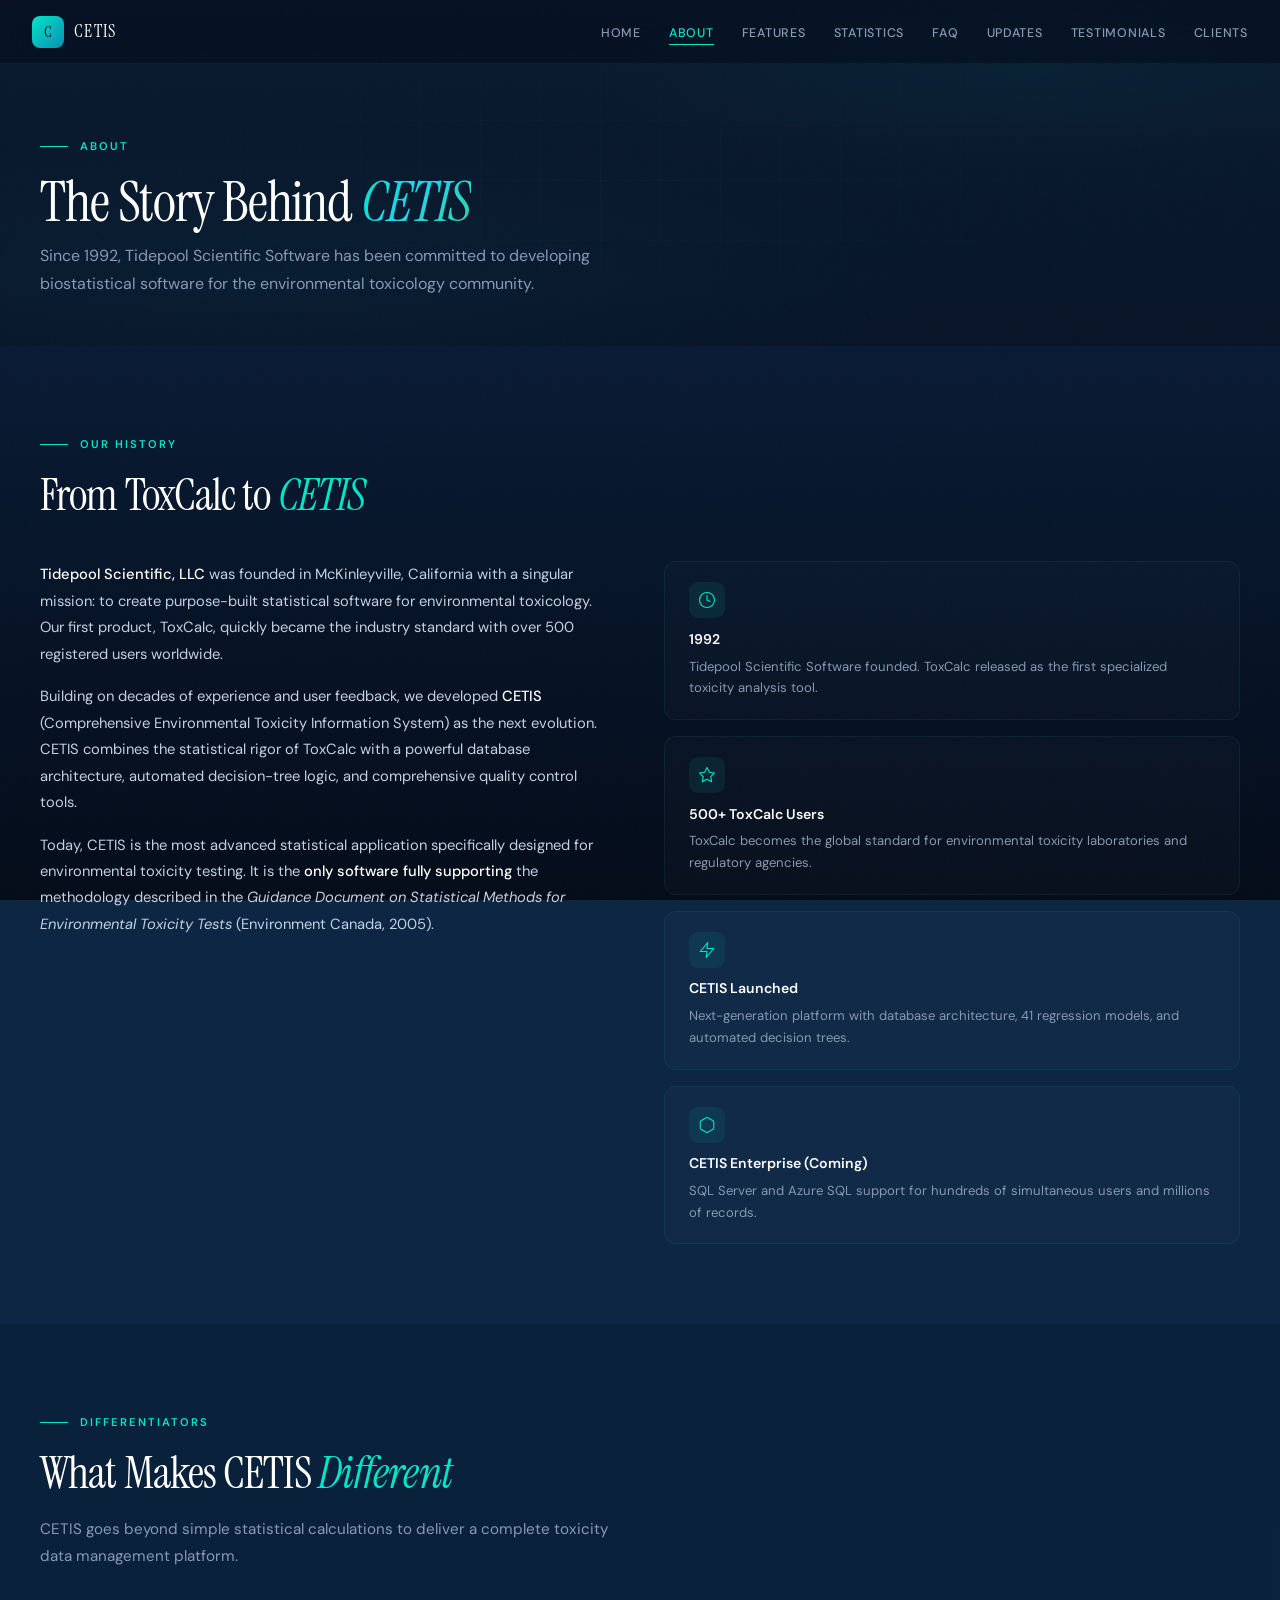
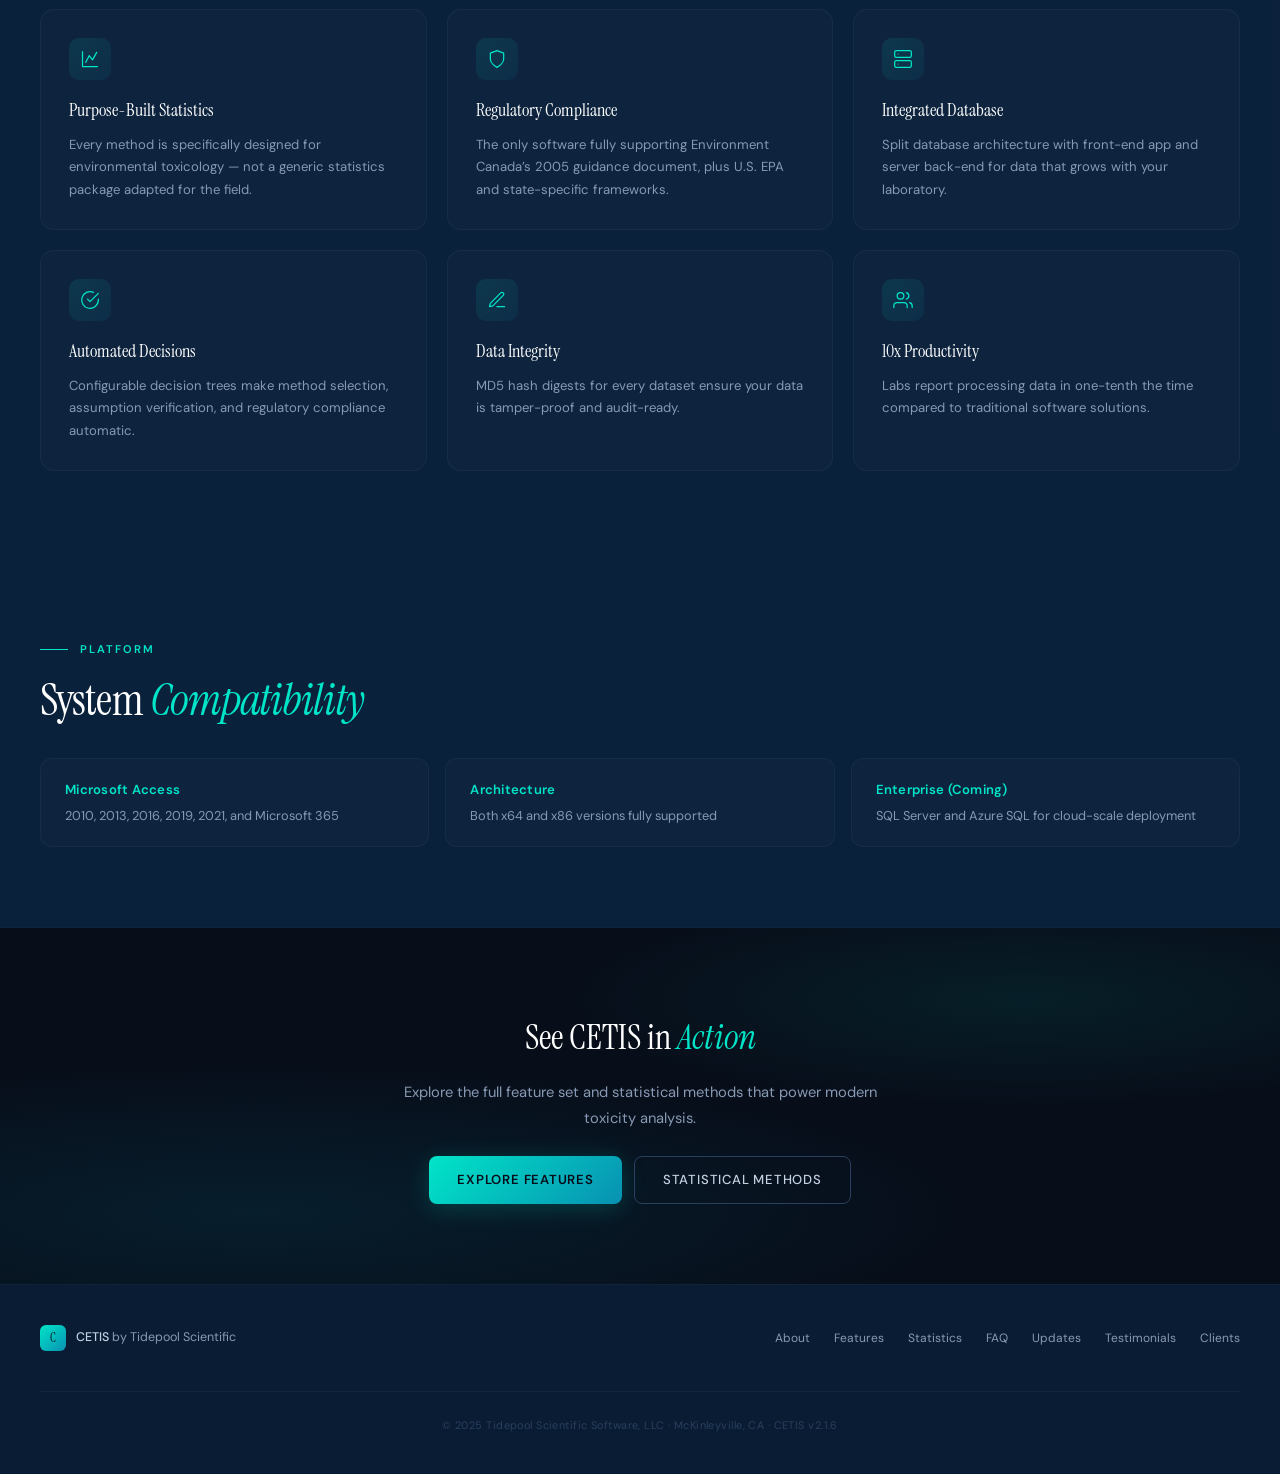
==== commit 6eb7c77c: "Replace water swipe transition with ocean depth column gradients - Remove water swipe page transitio" ====
--- a/Cetis/AboutCetis.html
+++ b/Cetis/AboutCetis.html
@@ -9,7 +9,7 @@
   <link href="https://fonts.googleapis.com/css2?family=DM+Sans:wght@400;500;600;700&family=Instrument+Serif:ital@0;1&display=swap" rel="stylesheet">
   <link rel="stylesheet" href="styles.css">
 </head>
-<body>
+<body data-depth="col-1" class="page-enter">
 
 <!-- Nav -->
 <nav id="navbar">
@@ -204,6 +204,8 @@
   entries.forEach(e => { if (e.isIntersecting) e.target.classList.add('visible'); });
 }, { threshold: 0.12 });
 document.querySelectorAll('.reveal').forEach(el => observer.observe(el));
+
+setTimeout(() => document.body.classList.remove('page-enter'), 500);
 </script>
 
 </body>
--- a/Cetis/styles.css
+++ b/Cetis/styles.css
@@ -23,6 +23,13 @@
   --serif: 'Instrument Serif', Georgia, serif;
   --sans: 'DM Sans', system-ui, sans-serif;
   --mono: 'Fira Code', 'Consolas', monospace;
+
+  /* Ocean depth zones */
+  --surface: #0d2847;       /* Sunlight zone — lighter navy */
+  --twilight: #091e3a;      /* Twilight zone */
+  --midnight-zone: #061529; /* Midnight zone */
+  --abyssal: #040e1c;       /* Abyssal zone */
+  --hadal: #020811;         /* Hadal zone — deepest */
 }
 
 html { scroll-behavior: smooth; font-size: 16px; }
@@ -587,11 +594,595 @@
 }
 
 /* ── SCROLL ANIMATIONS ── */
-.reveal { opacity: 0; transform: translateY(24px); transition: opacity 0.7s ease, transform 0.7s ease; }
+.reveal { opacity: 0; transform: translateY(40px); transition: opacity 0.9s cubic-bezier(0.16, 1, 0.3, 1), transform 0.9s cubic-bezier(0.16, 1, 0.3, 1); }
 .reveal.visible { opacity: 1; transform: translateY(0); }
-.reveal-delay-1 { transition-delay: 0.1s; }
-.reveal-delay-2 { transition-delay: 0.2s; }
-.reveal-delay-3 { transition-delay: 0.3s; }
+.reveal-delay-1 { transition-delay: 0.15s; }
+.reveal-delay-2 { transition-delay: 0.3s; }
+.reveal-delay-3 { transition-delay: 0.45s; }
+.reveal-delay-4 { transition-delay: 0.6s; }
+.reveal-delay-5 { transition-delay: 0.75s; }
+
+/* Scale-up reveal variant */
+.reveal-scale { opacity: 0; transform: scale(0.92) translateY(30px); transition: opacity 0.9s cubic-bezier(0.16, 1, 0.3, 1), transform 0.9s cubic-bezier(0.16, 1, 0.3, 1); }
+.reveal-scale.visible { opacity: 1; transform: scale(1) translateY(0); }
+
+/* Slide-in from right */
+.reveal-right { opacity: 0; transform: translateX(60px); transition: opacity 0.9s cubic-bezier(0.16, 1, 0.3, 1), transform 0.9s cubic-bezier(0.16, 1, 0.3, 1); }
+.reveal-right.visible { opacity: 1; transform: translateX(0); }
+
+/* Slide-in from left */
+.reveal-left { opacity: 0; transform: translateX(-60px); transition: opacity 0.9s cubic-bezier(0.16, 1, 0.3, 1), transform 0.9s cubic-bezier(0.16, 1, 0.3, 1); }
+.reveal-left.visible { opacity: 1; transform: translateX(0); }
+
+/* ── APPLE-STYLE SNAP SECTIONS (homepage) ── */
+.snap-container {
+  height: 100vh;
+  overflow-y: scroll;
+  scroll-snap-type: y proximity;
+}
+
+.snap-section {
+  min-height: 100vh;
+  scroll-snap-align: start;
+  display: flex;
+  flex-direction: column;
+  justify-content: center;
+  position: relative;
+}
+
+/* Hero — full viewport, cinematic */
+.snap-container .hero {
+  min-height: 100vh;
+  scroll-snap-align: start;
+  padding: 0 2rem;
+  display: flex;
+  align-items: center;
+  justify-content: center;
+}
+.snap-container .hero h1 {
+  font-size: clamp(3.2rem, 8vw, 6.5rem);
+  letter-spacing: -0.04em;
+}
+.snap-container .hero-desc {
+  font-size: 1.05rem;
+  max-width: 620px;
+}
+
+/* Scroll indicator */
+.scroll-indicator {
+  position: absolute;
+  bottom: 2.5rem;
+  left: 50%;
+  transform: translateX(-50%);
+  display: flex;
+  flex-direction: column;
+  align-items: center;
+  gap: 0.5rem;
+  z-index: 10;
+  animation: fadeSlideUp 1s ease 1.2s forwards;
+  opacity: 0;
+}
+.scroll-indicator-text {
+  font-size: 0.6rem;
+  font-weight: 500;
+  letter-spacing: 0.2em;
+  text-transform: uppercase;
+  color: var(--mist);
+}
+.scroll-indicator-line {
+  width: 1px;
+  height: 40px;
+  position: relative;
+  overflow: hidden;
+  background: rgba(0,229,200,0.15);
+}
+.scroll-indicator-line::after {
+  content: '';
+  position: absolute;
+  top: -100%;
+  left: 0;
+  width: 100%;
+  height: 100%;
+  background: linear-gradient(to bottom, transparent, var(--cyan));
+  animation: scrollLine 2s ease-in-out infinite;
+}
+@keyframes scrollLine {
+  0% { top: -100%; }
+  50% { top: 100%; }
+  100% { top: 100%; }
+}
+
+/* Combined Stats + About — full viewport */
+.snap-container .combined-stats-about {
+  min-height: 100vh;
+  scroll-snap-align: start;
+  display: flex;
+  flex-direction: column;
+  justify-content: center;
+  padding: 5rem 2rem 3rem;
+  position: relative;
+}
+.snap-container .combined-stats-about .container {
+  width: 100%;
+  max-width: 1200px;
+  margin: 0 auto;
+}
+.snap-container .combined-stats-about .stats-grid {
+  gap: 3rem;
+  padding-bottom: 2rem;
+  margin-bottom: 2rem;
+  border-bottom: 1px solid rgba(0,229,200,0.06);
+}
+.snap-container .combined-stats-about .stat-number {
+  font-size: clamp(2.5rem, 5vw, 3.5rem);
+  margin-bottom: 0.3rem;
+}
+.snap-container .combined-stats-about .stat-label {
+  font-size: 0.72rem;
+  letter-spacing: 0.12em;
+}
+.snap-container .combined-stats-about .stat {
+  opacity: 0;
+  transform: translateY(20px);
+  transition: opacity 0.8s cubic-bezier(0.16, 1, 0.3, 1), transform 0.8s cubic-bezier(0.16, 1, 0.3, 1);
+}
+.snap-container .combined-stats-about .stat.visible {
+  opacity: 1;
+  transform: translateY(0);
+}
+
+/* Combined Quote + Media — full viewport */
+.snap-container .combined-quote-media {
+  min-height: 100vh;
+  scroll-snap-align: start;
+  display: flex;
+  flex-direction: column;
+  justify-content: center;
+  align-items: center;
+  padding: 4rem 2rem;
+  position: relative;
+  overflow: hidden;
+}
+.snap-container .combined-quote-media .testimonial-inner {
+  position: relative;
+  z-index: 2;
+  max-width: 760px;
+  margin: 0 auto 3rem;
+  text-align: center;
+}
+.snap-container .combined-quote-media .testimonial-quote-mark {
+  font-size: 6rem;
+  opacity: 0;
+  transform: scale(0.5);
+  transition: opacity 0.8s ease, transform 0.8s cubic-bezier(0.16, 1, 0.3, 1);
+}
+.snap-container .combined-quote-media .testimonial-quote-mark.visible {
+  opacity: 0.2;
+  transform: scale(1);
+}
+.snap-container .combined-quote-media blockquote {
+  font-size: clamp(1.1rem, 2.2vw, 1.45rem);
+}
+.snap-container .combined-quote-media .env-strip-inner {
+  position: relative;
+  z-index: 2;
+  max-width: 1200px;
+  margin: 0 auto;
+  text-align: center;
+}
+.snap-container .combined-quote-media .env-tag {
+  opacity: 0;
+  transform: translateY(15px) scale(0.9);
+  transition: opacity 0.5s cubic-bezier(0.16, 1, 0.3, 1), transform 0.5s cubic-bezier(0.16, 1, 0.3, 1), border-color 0.3s ease, background 0.3s ease, color 0.3s ease;
+}
+.snap-container .combined-quote-media .env-tag.visible {
+  opacity: 1;
+  transform: translateY(0) scale(1);
+}
+
+/* Features — full viewport */
+.snap-container #features {
+  min-height: 100vh;
+  scroll-snap-align: start;
+  display: flex;
+  align-items: center;
+  padding: 4rem 2rem;
+}
+.snap-container #features .container {
+  width: 100%;
+}
+.snap-container .feature-card {
+  opacity: 0;
+  transform: translateY(40px);
+  transition: opacity 0.7s cubic-bezier(0.16, 1, 0.3, 1), transform 0.7s cubic-bezier(0.16, 1, 0.3, 1), border-color 0.4s ease, background 0.4s ease;
+}
+.snap-container .feature-card.visible {
+  opacity: 1;
+  transform: translateY(0);
+}
+
+/* CTA — full viewport */
+.snap-container .cta-section {
+  min-height: 100vh;
+  scroll-snap-align: start;
+  display: flex;
+  align-items: center;
+  justify-content: center;
+  padding: 2rem;
+}
+.snap-container .cta-inner h2 {
+  font-size: clamp(2rem, 4vw, 3rem);
+}
+.snap-container .cta-inner p {
+  font-size: 1rem;
+}
+
+/* Footer — not a snap target, compact at bottom of CTA */
+.snap-container footer {
+  scroll-snap-align: none;
+  min-height: auto;
+}
+
+/* CTA trust indicators */
+.trust-row {
+  display: flex;
+  justify-content: center;
+  gap: 2.5rem;
+  margin-top: 2.5rem;
+  flex-wrap: wrap;
+}
+.trust-item {
+  display: flex;
+  align-items: center;
+  gap: 0.5rem;
+  font-size: 0.72rem;
+  font-weight: 500;
+  letter-spacing: 0.1em;
+  text-transform: uppercase;
+  color: var(--mist);
+}
+.trust-icon {
+  width: 28px;
+  height: 28px;
+  border-radius: 7px;
+  background: rgba(0,229,200,0.06);
+  border: 1px solid rgba(0,229,200,0.1);
+  display: flex;
+  align-items: center;
+  justify-content: center;
+}
+.trust-icon svg {
+  width: 14px;
+  height: 14px;
+  stroke: var(--cyan);
+  fill: none;
+  stroke-width: 1.5;
+  stroke-linecap: round;
+  stroke-linejoin: round;
+}
+
+/* CTA + Footer combined */
+.snap-container .cta-footer-section {
+  min-height: 100vh;
+  scroll-snap-align: start;
+  display: flex;
+  flex-direction: column;
+  justify-content: center;
+  position: relative;
+  overflow: hidden;
+  padding: 2rem;
+}
+.snap-container .cta-footer-section footer {
+  position: absolute;
+  bottom: 0;
+  left: 0;
+  right: 0;
+}
+
+/* ── DEPTH GRADIENT TRANSITIONS ── */
+.depth-surface::after,
+.depth-twilight::after,
+.depth-midnight::after,
+.depth-abyssal::after {
+  content: '';
+  position: absolute;
+  bottom: 0;
+  left: 0;
+  right: 0;
+  height: 150px;
+  pointer-events: none;
+  z-index: 1;
+}
+.depth-surface::after {
+  background: linear-gradient(to bottom, transparent, var(--twilight));
+}
+.depth-twilight::after {
+  background: linear-gradient(to bottom, transparent, var(--midnight-zone));
+}
+.depth-midnight::after {
+  background: linear-gradient(to bottom, transparent, var(--abyssal));
+}
+.depth-abyssal::after {
+  background: linear-gradient(to bottom, transparent 0%, var(--hadal) 50%, #010509 100%);
+  height: 300px;
+}
+
+/* Trench top-fade — smooth blend incoming from abyssal */
+.depth-hadal::before,
+.cta-footer-section::before {
+  content: '';
+  position: absolute;
+  top: 0;
+  left: 0;
+  right: 0;
+  height: 200px;
+  background: linear-gradient(to bottom, var(--abyssal) 0%, var(--hadal) 40%, transparent 100%);
+  pointer-events: none;
+  z-index: 1;
+}
+
+/* ── OCEAN DEPTH ZONES ── */
+/* Surface zone — lightest, with sun rays */
+.depth-surface {
+  background: var(--surface) !important;
+  position: relative;
+}
+.depth-surface .hero-bg {
+  background:
+    radial-gradient(ellipse 80% 60% at 50% 0%, rgba(34, 211, 238, 0.12) 0%, transparent 60%),
+    radial-gradient(ellipse 60% 40% at 20% 30%, rgba(8, 145, 178, 0.1) 0%, transparent 50%),
+    radial-gradient(ellipse 40% 60% at 80% 50%, rgba(0, 229, 200, 0.06) 0%, transparent 50%),
+    var(--surface) !important;
+}
+
+/* Light rays from surface */
+.ocean-rays {
+  position: absolute;
+  inset: 0;
+  overflow: hidden;
+  pointer-events: none;
+  z-index: 1;
+}
+.ocean-ray {
+  position: absolute;
+  top: -20%;
+  width: 2px;
+  height: 120%;
+  background: linear-gradient(to bottom, rgba(34, 211, 238, 0.08), rgba(34, 211, 238, 0.02), transparent);
+  transform-origin: top center;
+  animation: rayShimmer 8s ease-in-out infinite;
+}
+.ocean-ray:nth-child(1) { left: 15%; transform: rotate(2deg); animation-delay: 0s; width: 3px; }
+.ocean-ray:nth-child(2) { left: 30%; transform: rotate(-1deg); animation-delay: 2s; }
+.ocean-ray:nth-child(3) { left: 50%; transform: rotate(1.5deg); animation-delay: 4s; width: 4px; }
+.ocean-ray:nth-child(4) { left: 70%; transform: rotate(-2deg); animation-delay: 1s; }
+.ocean-ray:nth-child(5) { left: 85%; transform: rotate(0.5deg); animation-delay: 3s; width: 3px; }
+@keyframes rayShimmer {
+  0%, 100% { opacity: 0.4; }
+  50% { opacity: 1; }
+}
+
+/* Bubbles — appear in upper zones */
+.ocean-bubbles {
+  position: absolute;
+  inset: 0;
+  overflow: hidden;
+  pointer-events: none;
+  z-index: 1;
+}
+.bubble {
+  position: absolute;
+  border-radius: 50%;
+  border: 1px solid rgba(34, 211, 238, 0.15);
+  background: radial-gradient(circle at 30% 30%, rgba(34, 211, 238, 0.08), transparent);
+  animation: bubbleRise linear infinite;
+}
+.bubble:nth-child(1) { width: 8px; height: 8px; left: 10%; bottom: -10px; animation-duration: 12s; animation-delay: 0s; }
+.bubble:nth-child(2) { width: 5px; height: 5px; left: 25%; bottom: -10px; animation-duration: 10s; animation-delay: 2s; }
+.bubble:nth-child(3) { width: 12px; height: 12px; left: 45%; bottom: -10px; animation-duration: 14s; animation-delay: 1s; }
+.bubble:nth-child(4) { width: 6px; height: 6px; left: 65%; bottom: -10px; animation-duration: 11s; animation-delay: 4s; }
+.bubble:nth-child(5) { width: 4px; height: 4px; left: 80%; bottom: -10px; animation-duration: 9s; animation-delay: 3s; }
+.bubble:nth-child(6) { width: 7px; height: 7px; left: 55%; bottom: -10px; animation-duration: 13s; animation-delay: 5s; }
+.bubble:nth-child(7) { width: 3px; height: 3px; left: 35%; bottom: -10px; animation-duration: 8s; animation-delay: 6s; }
+
+@keyframes bubbleRise {
+  0% { transform: translateY(0) translateX(0) scale(1); opacity: 0; }
+  10% { opacity: 0.6; }
+  50% { transform: translateY(-50vh) translateX(15px) scale(1.1); opacity: 0.4; }
+  100% { transform: translateY(-110vh) translateX(-10px) scale(0.8); opacity: 0; }
+}
+
+/* Twilight zone — mid depth */
+.depth-twilight {
+  background: var(--twilight) !important;
+  border-top-color: rgba(0, 229, 200, 0.04) !important;
+  border-bottom-color: rgba(0, 229, 200, 0.04) !important;
+}
+
+/* Midnight zone — deep */
+.depth-midnight {
+  background: var(--midnight-zone) !important;
+}
+
+/* Abyssal zone — very deep, bioluminescent accents */
+.depth-abyssal {
+  background: var(--abyssal) !important;
+}
+.depth-abyssal .testimonial-bg {
+  background: radial-gradient(ellipse 40% 60% at 50% 50%, rgba(0, 229, 200, 0.04) 0%, transparent 70%) !important;
+}
+
+/* Hadal zone — deepest, minimal light */
+.depth-hadal {
+  background: var(--hadal) !important;
+}
+
+/* Bioluminescent particles for deeper zones */
+.bio-particles {
+  position: absolute;
+  inset: 0;
+  overflow: hidden;
+  pointer-events: none;
+  z-index: 1;
+}
+.bio-dot {
+  position: absolute;
+  border-radius: 50%;
+  animation: bioGlow ease-in-out infinite;
+}
+.bio-dot:nth-child(1) { width: 3px; height: 3px; left: 12%; top: 30%; background: rgba(0, 229, 200, 0.6); animation-duration: 4s; animation-delay: 0s; }
+.bio-dot:nth-child(2) { width: 2px; height: 2px; left: 28%; top: 65%; background: rgba(52, 211, 153, 0.5); animation-duration: 3s; animation-delay: 1s; }
+.bio-dot:nth-child(3) { width: 4px; height: 4px; left: 55%; top: 20%; background: rgba(34, 211, 238, 0.4); animation-duration: 5s; animation-delay: 2s; }
+.bio-dot:nth-child(4) { width: 2px; height: 2px; left: 72%; top: 75%; background: rgba(0, 229, 200, 0.5); animation-duration: 3.5s; animation-delay: 0.5s; }
+.bio-dot:nth-child(5) { width: 3px; height: 3px; left: 88%; top: 45%; background: rgba(52, 211, 153, 0.6); animation-duration: 4.5s; animation-delay: 1.5s; }
+.bio-dot:nth-child(6) { width: 2px; height: 2px; left: 40%; top: 85%; background: rgba(34, 211, 238, 0.3); animation-duration: 6s; animation-delay: 3s; }
+
+@keyframes bioGlow {
+  0%, 100% { opacity: 0; transform: scale(0.5); box-shadow: 0 0 0 rgba(0, 229, 200, 0); }
+  50% { opacity: 1; transform: scale(1.5); box-shadow: 0 0 12px rgba(0, 229, 200, 0.3); }
+}
+
+/* Depth label overlay */
+.depth-label {
+  position: absolute;
+  left: 2rem;
+  bottom: 1.5rem;
+  font-size: 0.55rem;
+  font-weight: 500;
+  letter-spacing: 0.2em;
+  text-transform: uppercase;
+  color: rgba(136, 153, 179, 0.25);
+  z-index: 2;
+  font-family: var(--mono);
+}
+
+/* ── PROGRESS DOTS (side navigation) ── */
+.snap-dots {
+  position: fixed;
+  right: 1.5rem;
+  top: 50%;
+  transform: translateY(-50%);
+  z-index: 999;
+  display: flex;
+  flex-direction: column;
+  gap: 0.75rem;
+}
+.snap-dot {
+  width: 8px;
+  height: 8px;
+  border-radius: 50%;
+  background: var(--steel);
+  border: none;
+  cursor: pointer;
+  transition: all 0.4s ease;
+  padding: 0;
+  position: relative;
+}
+.snap-dot::before {
+  content: attr(data-label);
+  position: absolute;
+  right: 20px;
+  top: 50%;
+  transform: translateY(-50%);
+  font-size: 0.65rem;
+  font-weight: 500;
+  letter-spacing: 0.1em;
+  text-transform: uppercase;
+  color: var(--mist);
+  white-space: nowrap;
+  opacity: 0;
+  transition: opacity 0.3s ease;
+  pointer-events: none;
+}
+.snap-dot:hover::before { opacity: 1; }
+.snap-dot.active {
+  background: var(--cyan);
+  box-shadow: 0 0 0 3px rgba(0, 229, 200, 0.2);
+  transform: scale(1.25);
+}
+
+/* ── OCEAN DEPTH PAGE THEME ── */
+/* Each subpage is a vertical column of ocean water.
+   Navigating between pages = moving horizontally through the ocean.
+   Each page starts near the surface at top and descends to darker depths at bottom.
+   The starting hue/depth shifts slightly per page — like being at a different
+   horizontal position in the ocean where the water is a slightly different shade. */
+
+/* Custom depth-start colors per page — subtle hue shifts for lateral feel */
+body[data-depth="col-1"] { --depth-top: #0c2644; --depth-mid: #081b35; --depth-deep: #051225; --depth-floor: #030b18; }
+body[data-depth="col-2"] { --depth-top: #0b2440; --depth-mid: #071a33; --depth-deep: #041224; --depth-floor: #020a17; }
+body[data-depth="col-3"] { --depth-top: #0a2342; --depth-mid: #071932; --depth-deep: #041123; --depth-floor: #020916; }
+body[data-depth="col-4"] { --depth-top: #0d2745; --depth-mid: #091c37; --depth-deep: #051326; --depth-floor: #030b19; }
+body[data-depth="col-5"] { --depth-top: #0b2541; --depth-mid: #071b34; --depth-deep: #041224; --depth-floor: #020a17; }
+body[data-depth="col-6"] { --depth-top: #0c2543; --depth-mid: #081a36; --depth-deep: #041225; --depth-floor: #030a18; }
+body[data-depth="col-7"] { --depth-top: #0a2240; --depth-mid: #071931; --depth-deep: #041122; --depth-floor: #020915; }
+
+/* Base background for all depth pages */
+body[data-depth] {
+  background: var(--depth-top);
+}
+
+/* Full-page vertical gradient — surface at top, deep ocean at bottom */
+body[data-depth]::after {
+  content: '';
+  position: fixed;
+  inset: 0;
+  z-index: -1;
+  pointer-events: none;
+  background: linear-gradient(
+    to bottom,
+    var(--depth-top) 0%,
+    var(--depth-mid) 35%,
+    var(--depth-deep) 70%,
+    var(--depth-floor) 100%
+  );
+}
+
+/* Page header sits at the "surface" of this column */
+body[data-depth] .page-header {
+  background: transparent;
+  position: relative;
+}
+body[data-depth] .page-header .hero-bg {
+  opacity: 0.5;
+}
+
+/* Sections go transparent so the body gradient shows through */
+body[data-depth] section {
+  background: transparent;
+}
+/* Alternating sections get a subtle darkening overlay for visual separation */
+body[data-depth] section[style*="background: var(--deep)"],
+body[data-depth] section[style*="background: var(--abyss)"] {
+  background: rgba(0,0,0,0.12) !important;
+}
+body[data-depth] #about { background: transparent; }
+body[data-depth] #requirements { background: rgba(0,0,0,0.1); }
+body[data-depth] #architecture { background: transparent; }
+body[data-depth] .features-section { background: transparent; }
+body[data-depth] .testimonial-section { background: transparent; border-color: rgba(0,229,200,0.04); }
+body[data-depth] .stats-strip { background: rgba(0,0,0,0.15); }
+
+/* CTA section sits deeper — subtle darkening */
+body[data-depth] .cta-section {
+  background: rgba(0,0,0,0.2);
+  border-top-color: rgba(0,229,200,0.04);
+}
+
+/* Footer sits at the deepest point */
+body[data-depth] footer {
+  background: rgba(0,0,0,0.25);
+  border-top-color: rgba(255,255,255,0.03);
+}
+
+/* Page entrance fade */
+body.page-enter {
+  animation: depthFadeIn 0.5s ease-out forwards;
+}
+@keyframes depthFadeIn {
+  0% { opacity: 0; }
+  100% { opacity: 1; }
+}
 
 /* ── RESPONSIVE ── */
 @media (max-width: 1024px) {
@@ -600,6 +1191,7 @@
   .arch-layout { grid-template-columns: 1fr; gap: 2rem; }
   .req-grid { grid-template-columns: repeat(2, 1fr); }
   .stats-grid { gap: 2.5rem; }
+  .snap-container .combined-stats-about .stats-grid { gap: 2rem; }
 }
 
 @media (max-width: 768px) {
@@ -615,10 +1207,16 @@
   .req-grid { grid-template-columns: 1fr; }
   .hero { padding: 6rem 1.25rem 3rem; }
   .hero h1 { font-size: clamp(2.2rem, 10vw, 3.5rem); }
+  .snap-container .hero h1 { font-size: clamp(2.5rem, 10vw, 4rem); }
   .page-header { padding: 6rem 1.25rem 2rem; }
   .testimonial-section { padding: 3.5rem 1.25rem; }
   .stats-strip { padding: 2rem 1.25rem; }
   .stats-grid { gap: 2rem; }
   .footer-inner { flex-direction: column; text-align: center; }
   .footer-links { justify-content: center; flex-wrap: wrap; }
-}
+  .snap-dots { display: none; }
+  .snap-container .combined-stats-about .stats-grid { flex-direction: row; flex-wrap: wrap; gap: 1.5rem; }
+  .snap-container .combined-stats-about .stat-number { font-size: clamp(2rem, 8vw, 2.8rem); }
+  .snap-container .combined-quote-media .env-tag { font-size: 0.75rem; padding: 0.35rem 0.9rem; }
+  .trust-row { gap: 1.5rem; }
+}
